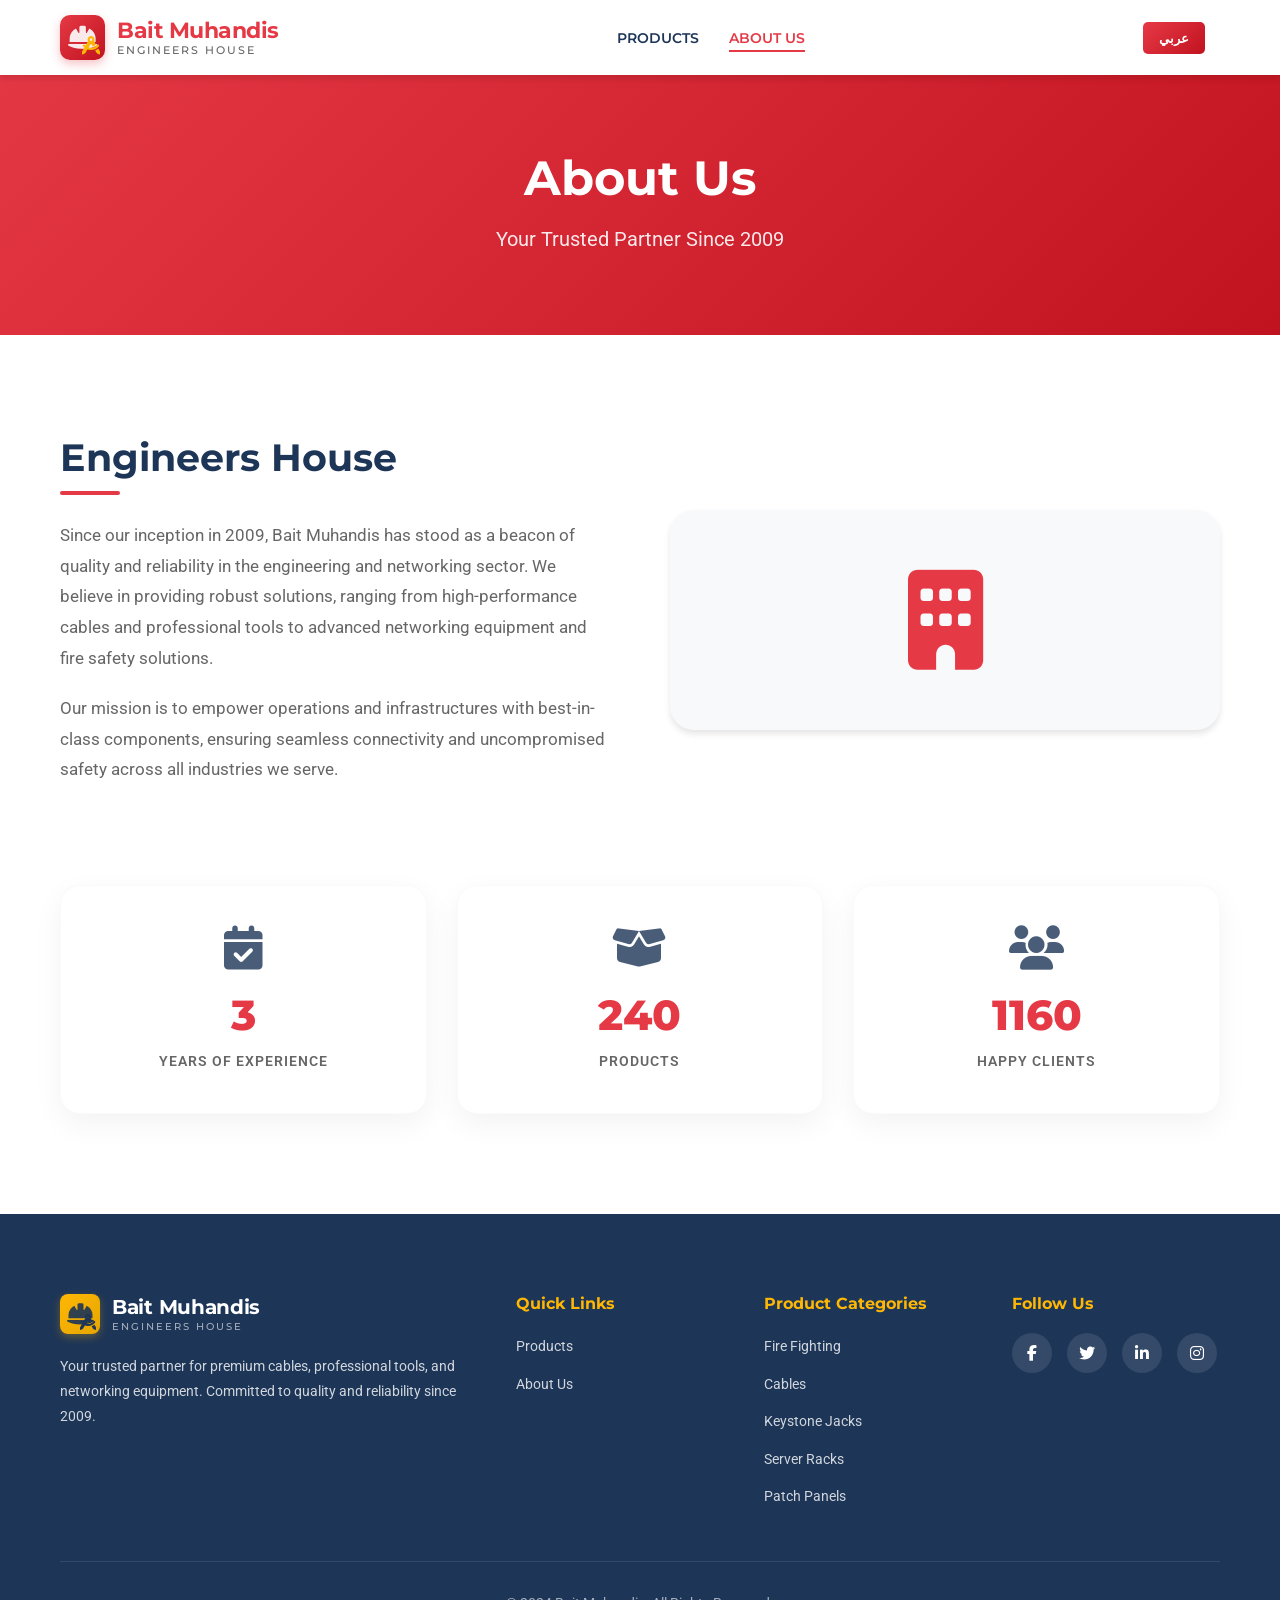
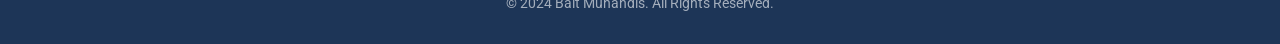
==== about.html @ 8ca5a5b1 "Initial commit - Comprehensive mobile-ready engineering website" ====
<!DOCTYPE html>
<html lang="en">
<head>
    <meta charset="UTF-8">
    <meta name="viewport" content="width=device-width, initial-scale=1.0">
    <meta name="description" content="Learn about Bait Muhandis (Engineers House), your trusted partner since 2009 for premium cables, professional tools, networking equipment, and fire safety systems.">
    <meta name="keywords" content="Bait Muhandis, Engineers House, about Bait Muhandis, engineering equipment company, premium cables supplier, networking tools, fire safety solutions">
    <meta name="author" content="Bait Muhandis">
    <meta property="og:title" content="About Us - Bait Muhandis">
    <meta property="og:description" content="Learn about Bait Muhandis (Engineers House), your trusted partner since 2009 for premium cables, professional tools, networking equipment, and fire safety systems.">
    <meta property="og:type" content="website">
    <meta property="og:site_name" content="Bait Muhandis">
    <meta name="twitter:card" content="summary_large_image">
    <title>About Us - Bait Muhandis</title>
    <link rel="stylesheet" href="css/style.css">
    <link rel="preconnect" href="https://fonts.googleapis.com">
    <link rel="preconnect" href="https://fonts.gstatic.com" crossorigin>
    <link href="https://fonts.googleapis.com/css2?family=Roboto:wght@300;400;500;700&family=Montserrat:wght@400;600;700&display=swap" rel="stylesheet">
    <link rel="stylesheet" href="https://cdnjs.cloudflare.com/ajax/libs/font-awesome/6.4.0/css/all.min.css">
</head>
<body>
    <!-- Header -->
    <header class="header">
        <div class="container">
            <div class="logo">
                <div class="logo-icon">
                    <i class="fas fa-hard-hat"></i>
                    <i class="fas fa-drafting-compass"></i>
                </div>
                <div class="logo-text">
                    <span class="logo-main">Bait Muhandis</span>
                    <span class="logo-tag">Engineers House</span>
                </div>
            </div>
            <nav class="nav" id="navMenu">
                <ul class="nav-list">
                    <li><a href="index.html" class="nav-link" data-en="Products" data-ar="المنتجات">Products</a></li>
                    <li><a href="about.html" class="nav-link active" data-en="About Us" data-ar="من نحن">About Us</a></li>
                </ul>
            </nav>
            <button class="lang-btn" id="langBtn" aria-label="Switch Language">
                <span class="lang-text">عربي</span>
            </button>
            <button class="mobile-menu-btn" id="mobileMenuBtn" aria-label="Toggle menu">
                <i class="fas fa-bars"></i>
            </button>
        </div>
    </header>

    <!-- Page Title -->
    <section class="about-hero">
        <div class="container">
            <h1 data-en="About Us" data-ar="من نحن">About Us</h1>
            <p data-en="Your Trusted Partner Since 2009" data-ar="شريكك الموثوق منذ 2009">Your Trusted Partner Since 2009</p>
        </div>
    </section>

    <!-- About Section -->
    <section class="about-section">
        <div class="container">
            <div class="about-flex-grid">
                <div class="about-content-text scroll-animate">
                    <h2 data-en="Engineers House" data-ar="بيت المهندسين">Engineers House</h2>
                    <p data-en="Since our inception in 2009, Bait Muhandis has stood as a beacon of quality and reliability in the engineering and networking sector. We believe in providing robust solutions, ranging from high-performance cables and professional tools to advanced networking equipment and fire safety solutions." data-ar="منذ تأسيسنا في عام 2009، تقف بيت المهندسين كمنارة للجودة والموثوقية في قطاع الهندسة والشبكات. نؤمن بتوفير حلول قوية، تتراوح من الكابلات عالية الأداء والأدوات المهنية إلى معدات الشبكات المتقدمة وحلول السلامة من الحرائق.">Since our inception in 2009, Bait Muhandis has stood as a beacon of quality and reliability in the engineering and networking sector. We believe in providing robust solutions, ranging from high-performance cables and professional tools to advanced networking equipment and fire safety solutions.</p>
                    <p data-en="Our mission is to empower operations and infrastructures with best-in-class components, ensuring seamless connectivity and uncompromised safety across all industries we serve." data-ar="مهمتنا هي تمكين العمليات والبنى التحتية بمكونات هي الأفضل في فئتها، مما يضمن اتصالا لا تشوبه شائبة وأمانا لا هوادة فيه في جميع الصناعات التي نخدمها.">Our mission is to empower operations and infrastructures with best-in-class components, ensuring seamless connectivity and uncompromised safety across all industries we serve.</p>
                </div>
                <div class="about-hero-image scroll-animate">
                    <i class="fas fa-building"></i>
                </div>
            </div>
            
            <div class="stats-container-grid">
                <div class="stat-card scroll-animate">
                    <i class="fas fa-calendar-check"></i>
                    <h3 class="stat-number" data-target="15">0</h3>
                    <p data-en="Years of Experience" data-ar="سنوات من الخبرة">Years of Experience</p>
                </div>
                <div class="stat-card scroll-animate">
                    <i class="fas fa-box-open"></i>
                    <h3 class="stat-number" data-target="1000">0</h3>
                    <p data-en="Products" data-ar="المنتجات">Products</p>
                </div>
                <div class="stat-card scroll-animate">
                    <i class="fas fa-users"></i>
                    <h3 class="stat-number" data-target="5000">0</h3>
                    <p data-en="Happy Clients" data-ar="عملاء سعداء">Happy Clients</p>
                </div>
            </div>
        </div>
    </section>

    <!-- Footer -->
    <footer class="footer">
        <div class="container">
            <div class="footer-content">
                <div class="footer-about">
                    <div class="footer-logo">
                        <div class="logo-icon">
                            <i class="fas fa-hard-hat"></i>
                            <i class="fas fa-drafting-compass"></i>
                        </div>
                        <div class="logo-text">
                            <span class="logo-main">Bait Muhandis</span>
                            <span class="logo-tag">Engineers House</span>
                        </div>
                    </div>
                    <p data-en="Your trusted partner for premium cables, professional tools, and networking equipment. Committed to quality and reliability since 2009." data-ar="شريكك الموثوق للكابلات الممتازة والأدوات الاحترافية ومعدات الشبكات. ملتزمون بالجودة والموثوقية منذ 2009.">Your trusted partner for premium cables, professional tools, and networking equipment. Committed to quality and reliability since 2009.</p>
                </div>
                <div class="footer-links">
                    <h4 data-en="Quick Links" data-ar="روابط سريعة">Quick Links</h4>
                    <ul>
                        <li><a href="index.html" data-en="Products" data-ar="المنتجات">Products</a></li>
                        <li><a href="about.html" data-en="About Us" data-ar="من نحن">About Us</a></li>
                    </ul>
                </div>
                <div class="footer-products">
                    <h4 data-en="Product Categories" data-ar="فئات المنتجات">Product Categories</h4>
                    <ul>
                        <li><a href="products-fire-solutions.html" data-en="Fire Fighting" data-ar="مكافحة الحرائق">Fire Fighting</a></li>
                        <li><a href="index.html" data-en="Cables" data-ar="الكابلات">Cables</a></li>
                        <li><a href="products-keystone-jacks.html" data-en="Keystone Jacks" data-ar="مقابس كيستون">Keystone Jacks</a></li>
                        
                        <li><a href="products-racks.html" data-en="Server Racks" data-ar="خزائن السيرفر">Server Racks</a></li>
                        <li><a href="products-patch-panels.html" data-en="Patch Panels" data-ar="لوحات التوصيل">Patch Panels</a></li>
                    </ul>
                </div>
                <div class="footer-social">
                    <h4 data-en="Follow Us" data-ar="تابعنا">Follow Us</h4>
                    <div class="social-icons">
                        <a href="#" aria-label="Facebook"><i class="fab fa-facebook-f"></i></a>
                        <a href="#" aria-label="Twitter"><i class="fab fa-twitter"></i></a>
                        <a href="#" aria-label="LinkedIn"><i class="fab fa-linkedin-in"></i></a>
                        <a href="#" aria-label="Instagram"><i class="fab fa-instagram"></i></a>
                    </div>
                </div>
            </div>
            <div class="footer-bottom">
                <p>&copy; 2024 Bait Muhandis. All Rights Reserved.</p>
            </div>
        </div>
    </footer>

    <!-- Back to Top Button -->
    <button class="back-to-top" id="backToTop" aria-label="Back to top">
        <i class="fas fa-arrow-up"></i>
    </button>

    <script src="js/main.js"></script>
</body>
</html>
---- css/style.css ----
/* ========================================
   FireTech Supplies - Main Stylesheet
   ======================================== */

/* CSS Variables */
:root {
    --primary-color: #e63946;
    --primary-dark: #c1121f;
    --secondary-color: #1d3557;
    --accent-color: #ffb703;
    --text-color: #333333;
    --text-light: #666666;
    --bg-light: #f8f9fa;
    --bg-white: #ffffff;
    --border-color: #e0e0e0;
    --shadow: 0 4px 6px rgba(0, 0, 0, 0.1);
    --shadow-lg: 0 10px 25px rgba(0, 0, 0, 0.15);
    --transition: all 0.3s ease;
    --font-primary: 'Montserrat', sans-serif;
    --font-secondary: 'Roboto', sans-serif;
}

/* Reset & Base Styles */
* {
    margin: 0;
    padding: 0;
    box-sizing: border-box;
}

html {
    scroll-behavior: smooth;
}

body {
    font-family: var(--font-secondary);
    line-height: 1.6;
    color: var(--text-color);
    overflow-x: hidden;
}

.container {
    max-width: 1200px;
    margin: 0 auto;
    padding: 0 20px;
}

h1, h2, h3, h4, h5, h6 {
    font-family: var(--font-primary);
    font-weight: 700;
    line-height: 1.2;
}

a {
    text-decoration: none;
    color: inherit;
    transition: var(--transition);
}

ul {
    list-style: none;
}

img {
    max-width: 100%;
    height: auto;
}

/* Button Styles */
.btn {
    display: inline-block;
    padding: 12px 30px;
    border-radius: 5px;
    font-family: var(--font-primary);
    font-weight: 600;
    font-size: 14px;
    text-transform: uppercase;
    letter-spacing: 1px;
    cursor: pointer;
    border: none;
    transition: var(--transition);
}

.btn-primary {
    background: var(--primary-color);
    color: var(--bg-white);
}

.btn-primary:hover {
    background: var(--primary-dark);
    transform: translateY(-2px);
    box-shadow: var(--shadow-lg);
}

.btn-secondary {
    background: transparent;
    color: var(--bg-white);
    border: 2px solid var(--bg-white);
}

.btn-secondary:hover {
    background: var(--bg-white);
    color: var(--primary-color);
}

.btn-full {
    width: 100%;
}

/* ========================================
   Header Styles
   ======================================== */
.header {
    position: fixed;
    top: 0;
    left: 0;
    width: 100%;
    background: var(--bg-white);
    box-shadow: var(--shadow);
    z-index: 1000;
    transition: var(--transition);
}

.header .container {
    display: flex;
    justify-content: space-between;
    align-items: center;
    padding: 15px 20px;
}

.logo {
    display: flex;
    align-items: center;
    gap: 12px;
    font-family: var(--font-primary);
}

.logo-icon {
    position: relative;
    width: 45px;
    height: 45px;
    background: linear-gradient(135deg, var(--primary-color) 0%, var(--primary-dark) 100%);
    border-radius: 10px;
    display: flex;
    align-items: center;
    justify-content: center;
    box-shadow: 0 4px 10px rgba(230, 57, 70, 0.3);
}

.logo-icon i {
    position: absolute;
    color: var(--bg-white);
    font-size: 22px;
}

.logo-icon i:first-child {
    font-size: 26px;
    opacity: 0.9;
}

.logo-icon i:last-child {
    font-size: 18px;
    bottom: 5px;
    right: 5px;
    color: var(--accent-color);
}

.logo-text {
    display: flex;
    flex-direction: column;
    line-height: 1.2;
}

.logo-main {
    font-size: 22px;
    font-weight: 700;
    color: var(--primary-color);
    letter-spacing: -0.5px;
}

.logo-tag {
    font-size: 11px;
    font-weight: 500;
    color: var(--text-light);
    text-transform: uppercase;
    letter-spacing: 2px;
}

.nav-list {
    display: flex;
    gap: 30px;
}

.nav-link {
    font-family: var(--font-primary);
    font-weight: 600;
    font-size: 14px;
    text-transform: uppercase;
    color: var(--secondary-color);
    position: relative;
    padding: 5px 0;
}

.nav-link::after {
    content: '';
    position: absolute;
    bottom: 0;
    left: 0;
    width: 0;
    height: 2px;
    background: var(--primary-color);
    transition: var(--transition);
}

.nav-link:hover::after,
.nav-link.active::after {
    width: 100%;
}

.nav-link:hover,
.nav-link.active {
    color: var(--primary-color);
}

.lang-btn {
    display: flex;
    align-items: center;
    justify-content: center;
    padding: 8px 16px;
    background: linear-gradient(135deg, var(--primary-color) 0%, var(--primary-dark) 100%);
    color: var(--bg-white);
    border: none;
    border-radius: 5px;
    font-family: var(--font-primary);
    font-weight: 600;
    font-size: 13px;
    cursor: pointer;
    transition: var(--transition);
    margin-right: 15px;
}

.lang-btn:hover {
    transform: translateY(-2px);
    box-shadow: var(--shadow-lg);
}

.mobile-menu-btn {
    display: none;
    background: none;
    border: none;
    font-size: 24px;
    color: var(--secondary-color);
    cursor: pointer;
}

/* ========================================
   Hero Section
   ======================================== */
.hero {
    position: relative;
    min-height: 100vh;
    display: flex;
    align-items: center;
    justify-content: center;
    background: linear-gradient(135deg, var(--secondary-color) 0%, #0d1b2a 100%);
    padding: 120px 20px 80px;
}

.hero-overlay {
    position: absolute;
    top: 0;
    left: 0;
    width: 100%;
    height: 100%;
    background: url('data:image/svg+xml,<svg xmlns="http://www.w3.org/2000/svg" viewBox="0 0 100 100"><circle cx="50" cy="50" r="1" fill="rgba(255,255,255,0.1)"/></svg>');
    background-size: 50px 50px;
    opacity: 0.5;
}

.hero-content {
    position: relative;
    z-index: 1;
    text-align: center;
    max-width: 900px;
}

.hero-content h1 {
    font-size: 48px;
    color: var(--bg-white);
    margin-bottom: 20px;
}

.hero-content .highlight {
    color: var(--accent-color);
}

.hero-content p {
    font-size: 18px;
    color: rgba(255, 255, 255, 0.8);
    margin-bottom: 40px;
    max-width: 700px;
    margin-left: auto;
    margin-right: auto;
}

.hero-buttons {
    display: flex;
    gap: 20px;
    justify-content: center;
    flex-wrap: wrap;
}

.hero-scroll {
    position: absolute;
    bottom: 30px;
    left: 50%;
    transform: translateX(-50%);
    color: var(--bg-white);
    font-size: 24px;
    animation: bounce 2s infinite;
}

@keyframes bounce {
    0%, 20%, 50%, 80%, 100% {
        transform: translateX(-50%) translateY(0);
    }
    40% {
        transform: translateX(-50%) translateY(-10px);
    }
    60% {
        transform: translateX(-50%) translateY(-5px);
    }
}

/* ========================================
   Features Section
   ======================================== */
.features {
    padding: 80px 20px;
    background: var(--bg-light);
}

.features-grid {
    display: grid;
    grid-template-columns: repeat(4, 1fr);
    gap: 30px;
}

.feature-card {
    background: var(--bg-white);
    padding: 40px 30px;
    border-radius: 10px;
    text-align: center;
    box-shadow: var(--shadow);
    transition: var(--transition);
}

.feature-card:hover {
    transform: translateY(-10px);
    box-shadow: var(--shadow-lg);
}

.feature-card i {
    font-size: 48px;
    color: var(--primary-color);
    margin-bottom: 20px;
}

.feature-card h3 {
    font-size: 20px;
    margin-bottom: 15px;
    color: var(--secondary-color);
}

.feature-card p {
    font-size: 14px;
    color: var(--text-light);
}

/* ========================================
   Products Section
   ======================================== */
.products {
    padding: 100px 20px;
}

.section-header {
    text-align: center;
    margin-bottom: 60px;
}

.section-header h2 {
    font-size: 36px;
    color: var(--secondary-color);
    margin-bottom: 15px;
    position: relative;
    display: inline-block;
}

.section-header h2::after {
    content: '';
    position: absolute;
    bottom: -10px;
    left: 50%;
    transform: translateX(-50%);
    width: 80px;
    height: 3px;
    background: var(--primary-color);
}

.section-header p {
    font-size: 16px;
    color: var(--text-light);
    max-width: 600px;
    margin: 20px auto 0;
}

.product-category {
    margin-bottom: 80px;
}

.product-category:last-child {
    margin-bottom: 0;
}

.category-header {
    display: flex;
    align-items: center;
    gap: 15px;
    margin-bottom: 40px;
    padding-bottom: 20px;
    border-bottom: 2px solid var(--border-color);
}

.category-header i {
    font-size: 36px;
    color: var(--primary-color);
}

.category-header h3 {
    font-size: 28px;
    color: var(--secondary-color);
}

.product-grid {
    display: grid;
    grid-template-columns: repeat(4, 1fr);
    gap: 30px;
}

.category-footer {
    text-align: center;
    margin-top: 40px;
}

.btn-view-all {
    min-width: 200px;
    padding: 14px 40px;
}

.product-card {
    background: var(--bg-white);
    border-radius: 10px;
    overflow: hidden;
    box-shadow: var(--shadow);
    transition: var(--transition);
    display: block;
    color: inherit;
    text-decoration: none;
}

.product-card:hover {
    transform: translateY(-5px);
    box-shadow: var(--shadow-lg);
}

.product-grid .product-card h4 {
    color: var(--secondary-color);
    transition: var(--transition);
}

.product-grid .product-card:hover h4 {
    color: var(--primary-color);
}

.product-image {
    height: 180px;
    background: linear-gradient(135deg, var(--secondary-color) 0%, #0d1b2a 100%);
    display: flex;
    align-items: center;
    justify-content: center;
    overflow: hidden;
}

.product-image img {
    width: 100%;
    height: 100%;
    object-fit: cover;
    transition: var(--transition);
}

.product-card:hover .product-image img {
    transform: scale(1.05);
}

.product-image i {
    font-size: 64px;
    color: var(--accent-color);
}

.product-card h4 {
    font-size: 18px;
    padding: 20px 20px 10px;
    color: var(--secondary-color);
}

/* White Background Cards (Ethernet) */
.product-card-white .product-image {
    background: var(--bg-white) !important;
    padding: 10px;
}

.product-card-white .product-image img {
    object-fit: contain !important;
}

.product-card p {
    font-size: 14px;
    color: var(--text-light);
    padding: 0 20px 15px;
}

.product-features {
    padding: 0 20px 20px;
}

.product-features li {
    display: flex;
    align-items: center;
    gap: 8px;
    font-size: 13px;
    color: var(--text-color);
    margin-top: 8px;
}

.product-features i {
    color: var(--primary-color);
    font-size: 12px;
}

/* ========================================
   About Us Page Styles
   ======================================== */
.about-hero {
    padding: 150px 20px 80px;
    text-align: center;
    background: linear-gradient(135deg, var(--primary-color) 0%, var(--primary-dark) 100%);
    color: white;
}

.about-hero h1 {
    font-size: 48px;
    margin-bottom: 15px;
}

.about-hero p {
    font-size: 20px;
    opacity: 0.9;
}

.about-section {
    padding: 100px 20px;
    background: var(--bg-white);
}

.about-flex-grid {
    display: grid;
    grid-template-columns: 1fr 1fr;
    gap: 60px;
    align-items: center;
    margin-bottom: 80px;
}

.about-content-text h2 {
    font-size: 38px;
    color: var(--secondary-color);
    margin-bottom: 25px;
    position: relative;
    padding-bottom: 15px;
}

.about-content-text h2::after {
    content: '';
    position: absolute;
    bottom: 0;
    left: 0;
    width: 60px;
    height: 4px;
    background: var(--primary-color);
    border-radius: 2px;
}

.about-content-text p {
    font-size: 17px;
    line-height: 1.8;
    color: var(--text-light);
    margin-bottom: 20px;
}

.about-hero-image {
    background: var(--bg-light);
    border-radius: 24px;
    padding: 60px;
    text-align: center;
    box-shadow: var(--shadow);
    transition: var(--transition);
}

.about-hero-image:hover {
    transform: translateY(-10px);
    box-shadow: var(--shadow-lg);
}

.about-hero-image i {
    font-size: 100px;
    color: var(--primary-color);
}

.stats-container-grid {
    display: grid;
    grid-template-columns: repeat(3, 1fr);
    gap: 30px;
    text-align: center;
}

.stat-card {
    background: var(--bg-white);
    padding: 40px 30px;
    border-radius: 20px;
    box-shadow: 0 10px 30px rgba(0,0,0,0.05);
    transition: var(--transition);
    border: 1px solid rgba(0,0,0,0.02);
}

.stat-card:hover {
    transform: translateY(-5px);
    box-shadow: 0 15px 45px rgba(0,0,0,0.1);
}

.stat-card i {
    font-size: 44px;
    color: var(--secondary-color);
    margin-bottom: 20px;
    opacity: 0.8;
}

.stat-card h3 {
    font-size: 42px;
    font-weight: 800;
    color: var(--primary-color);
    margin-bottom: 10px;
}

.stat-card p {
    font-size: 14px;
    font-weight: 600;
    color: var(--text-light);
    text-transform: uppercase;
    letter-spacing: 1px;
}

@media (max-width: 992px) {
    .about-flex-grid {
        grid-template-columns: 1fr;
        gap: 40px;
    }
    
    .about-hero-image {
        order: -1;
    }
}

@media (max-width: 768px) {
    .about-hero {
        padding: 120px 20px 60px;
    }
    
    .about-hero h1 {
        font-size: 36px;
    }
    
    .stats-container-grid {
        grid-template-columns: 1fr;
    }
    
    .about-section {
        padding: 60px 20px;
    }
}

/* ========================================
   Services Section
   ======================================== */
.services {
    padding: 100px 20px;
}

.services-grid {
    display: grid;
    grid-template-columns: repeat(4, 1fr);
    gap: 30px;
}

.service-card {
    background: var(--bg-white);
    padding: 40px 30px;
    border-radius: 10px;
    text-align: center;
    box-shadow: var(--shadow);
    transition: var(--transition);
    border: 2px solid transparent;
}

.service-card:hover {
    border-color: var(--primary-color);
    transform: translateY(-5px);
    box-shadow: var(--shadow-lg);
}

.service-icon {
    width: 80px;
    height: 80px;
    margin: 0 auto 25px;
    background: linear-gradient(135deg, var(--primary-color) 0%, var(--primary-dark) 100%);
    border-radius: 50%;
    display: flex;
    align-items: center;
    justify-content: center;
}

.service-icon i {
    font-size: 32px;
    color: var(--bg-white);
}

.service-card h3 {
    font-size: 20px;
    color: var(--secondary-color);
    margin-bottom: 15px;
}

.service-card p {
    font-size: 14px;
    color: var(--text-light);
}

/* ========================================
   Contact Section
   ======================================== */
.contact {
    padding: 100px 20px;
    background: var(--bg-light);
}

.contact-content {
    display: grid;
    grid-template-columns: 1fr 1.5fr;
    gap: 60px;
}

.contact-info {
    display: flex;
    flex-direction: column;
    gap: 30px;
}

.contact-item {
    display: flex;
    gap: 20px;
}

.contact-item i {
    width: 50px;
    height: 50px;
    background: linear-gradient(135deg, var(--primary-color) 0%, var(--primary-dark) 100%);
    border-radius: 50%;
    display: flex;
    align-items: center;
    justify-content: center;
    color: var(--bg-white);
    font-size: 20px;
    flex-shrink: 0;
}

.contact-item h4 {
    font-size: 16px;
    color: var(--secondary-color);
    margin-bottom: 8px;
}

.contact-item p {
    font-size: 14px;
    color: var(--text-light);
}

.contact-form {
    background: var(--bg-white);
    padding: 40px;
    border-radius: 10px;
    box-shadow: var(--shadow);
}

.form-group {
    margin-bottom: 20px;
}

.form-group input,
.form-group select,
.form-group textarea {
    width: 100%;
    padding: 12px 15px;
    border: 2px solid var(--border-color);
    border-radius: 5px;
    font-family: var(--font-secondary);
    font-size: 14px;
    transition: var(--transition);
}

.form-group input:focus,
.form-group select:focus,
.form-group textarea:focus {
    outline: none;
    border-color: var(--primary-color);
}

.form-group textarea {
    resize: vertical;
    min-height: 120px;
}

/* ========================================
   Footer Styles
   ======================================== */
.footer {
    background: var(--secondary-color);
    color: var(--bg-white);
    padding: 80px 20px 30px;
}

.footer-content {
    display: grid;
    grid-template-columns: 2fr 1fr 1fr 1fr;
    gap: 40px;
    margin-bottom: 40px;
}

.footer-logo {
    display: flex;
    align-items: center;
    gap: 12px;
    font-family: var(--font-primary);
    margin-bottom: 20px;
}

.footer-logo .logo-icon {
    width: 40px;
    height: 40px;
    background: linear-gradient(135deg, var(--accent-color) 0%, #e6a600 100%);
    border-radius: 8px;
    display: flex;
    align-items: center;
    justify-content: center;
    box-shadow: 0 3px 8px rgba(255, 183, 3, 0.3);
}

.footer-logo .logo-icon i {
    position: absolute;
    color: var(--secondary-color);
    font-size: 20px;
}

.footer-logo .logo-icon i:first-child {
    font-size: 24px;
    opacity: 0.9;
}

.footer-logo .logo-icon i:last-child {
    font-size: 16px;
    bottom: 4px;
    right: 4px;
    color: var(--secondary-color);
}

.footer-logo .logo-text {
    display: flex;
    flex-direction: column;
    line-height: 1.3;
}

.footer-logo .logo-main {
    font-size: 20px;
    font-weight: 700;
    color: var(--bg-white);
    letter-spacing: -0.3px;
}

.footer-logo .logo-tag {
    font-size: 10px;
    font-weight: 500;
    color: rgba(255, 255, 255, 0.6);
    text-transform: uppercase;
    letter-spacing: 2px;
}

.footer-about p {
    font-size: 14px;
    opacity: 0.8;
    line-height: 1.8;
}

.footer h4 {
    font-size: 16px;
    margin-bottom: 20px;
    color: var(--accent-color);
}

.footer ul li {
    margin-bottom: 12px;
}

.footer ul li a {
    font-size: 14px;
    opacity: 0.8;
    transition: var(--transition);
}

.footer ul li a:hover {
    opacity: 1;
    padding-left: 5px;
}

.social-icons {
    display: flex;
    gap: 15px;
}

.social-icons a {
    width: 40px;
    height: 40px;
    background: rgba(255, 255, 255, 0.1);
    border-radius: 50%;
    display: flex;
    align-items: center;
    justify-content: center;
    transition: var(--transition);
}

.social-icons a:hover {
    background: var(--primary-color);
    transform: translateY(-3px);
}

.footer-bottom {
    text-align: center;
    padding-top: 30px;
    border-top: 1px solid rgba(255, 255, 255, 0.1);
}

.footer-bottom p {
    font-size: 14px;
    opacity: 0.6;
}

/* ========================================
   Back to Top Button
   ======================================== */
.back-to-top {
    position: fixed;
    bottom: 30px;
    right: 30px;
    width: 50px;
    height: 50px;
    background: var(--primary-color);
    color: var(--bg-white);
    border: none;
    border-radius: 50%;
    cursor: pointer;
    font-size: 18px;
    box-shadow: var(--shadow-lg);
    opacity: 0;
    visibility: hidden;
    transition: var(--transition);
    z-index: 999;
}

.back-to-top.active {
    opacity: 1;
    visibility: visible;
}

.back-to-top:hover {
    background: var(--primary-dark);
    transform: translateY(-5px);
}

/* ========================================
   Responsive Styles
   ======================================== */
@media (max-width: 1024px) {
    .features-grid,
    .services-grid {
        grid-template-columns: repeat(2, 1fr);
    }

    .product-grid {
        grid-template-columns: repeat(2, 1fr);
    }

    .about-stats {
        grid-template-columns: repeat(2, 1fr);
    }

    .footer-content {
        grid-template-columns: repeat(2, 1fr);
    }
}

@media (max-width: 768px) {
    .mobile-menu-btn {
        display: block;
    }

    .nav {
        position: fixed;
        top: 70px;
        left: -100%;
        width: 100%;
        background: var(--bg-white);
        padding: 20px;
        box-shadow: var(--shadow);
        transition: var(--transition);
    }

    .nav.active {
        left: 0;
    }

    .nav-list {
        flex-direction: column;
        gap: 15px;
    }

    .nav-link {
        display: block;
        padding: 10px 0;
    }

    .hero-content h1 {
        font-size: 32px;
    }

    .hero-content p {
        font-size: 16px;
    }

    .hero-buttons {
        flex-direction: column;
        align-items: center;
    }

    .hero-buttons .btn {
        width: 100%;
        max-width: 250px;
    }

    .features-grid,
    .services-grid,
    .product-grid {
        grid-template-columns: 1fr;
    }

    .about-content {
        grid-template-columns: 1fr;
    }

    .about-image {
        order: -1;
    }

    .about-image .image-placeholder {
        height: 250px;
    }

    .about-stats {
        grid-template-columns: repeat(2, 1fr);
    }

    .contact-content {
        grid-template-columns: 1fr;
    }

    .footer-content {
        grid-template-columns: 1fr;
        text-align: center;
    }

    .footer-logo {
        justify-content: center;
    }

    .social-icons {
        justify-content: center;
    }
}

@media (max-width: 480px) {
    .container {
        padding: 0 15px;
    }

    .header .container {
        padding: 12px 15px;
    }

    .logo span {
        font-size: 18px;
    }

    .hero {
        padding: 100px 15px 60px;
    }

    .hero-content h1 {
        font-size: 26px;
    }

    .section-header h2 {
        font-size: 28px;
    }

    .category-header h3 {
        font-size: 22px;
    }

    .stat-number {
        font-size: 28px;
    }

    .contact-form {
        padding: 25px;
    }

    .back-to-top {
        bottom: 20px;
        right: 20px;
        width: 45px;
        height: 45px;
    }
}

/* ========================================
   Animations
   ======================================== */
@keyframes fadeInUp {
    from {
        opacity: 0;
        transform: translateY(30px);
    }
    to {
        opacity: 1;
        transform: translateY(0);
    }
}

.animate-fadeInUp {
    animation: fadeInUp 0.6s ease forwards;
}

/* Scroll animation classes */
.scroll-animate {
    opacity: 0;
    transform: translateY(30px);
    transition: all 0.6s ease;
}

.scroll-animate.active {
    opacity: 1;
    transform: translateY(0);
}

/* ========================================
   RTL (Arabic) Support
   ======================================== */
body.rtl {
    direction: rtl;
    text-align: right;
}

body.rtl .header .container {
    flex-direction: row-reverse;
}

body.rtl .logo {
    margin-right: auto;
    margin-left: 0;
}

body.rtl .nav-list {
    margin-left: 0;
    margin-right: 20px;
}

body.rtl .nav-list li {
    margin-left: 0;
    margin-right: 15px;
}

body.rtl .lang-btn {
    margin-left: 10px;
    margin-right: 0;
}

body.rtl .mobile-menu-btn {
    margin-left: 0;
    margin-right: 10px;
}

body.rtl .hero-content {
    text-align: right;
}

body.rtl .hero-buttons {
    justify-content: flex-start;
}

body.rtl .features-grid,
body.rtl .services-grid {
    direction: rtl;
}

body.rtl .about-content {
    direction: rtl;
}

body.rtl .about-text {
    text-align: right;
}

body.rtl .about-stats {
    direction: rtl;
}

body.rtl .stat {
    text-align: center;
}

body.rtl .contact-content {
    direction: rtl;
}

body.rtl .contact-item {
    text-align: right;
}

body.rtl .contact-item i {
    margin-right: 0;
    margin-left: 15px;
}

body.rtl .form-group input,
body.rtl .form-group textarea,
body.rtl .form-group select {
    text-align: right;
    direction: rtl;
}

body.rtl .form-group input::placeholder,
body.rtl .form-group textarea::placeholder {
    text-align: right;
}

body.rtl .footer-content {
    direction: rtl;
}

body.rtl .footer-links ul,
body.rtl .footer-products ul {
    padding-right: 0;
    padding-left: 0;
}

body.rtl .footer-social .social-icons {
    justify-content: flex-start;
}

body.rtl .back-to-top {
    left: 30px;
    right: auto;
}

body.rtl .product-grid {
    direction: rtl;
}

body.rtl .product-card {
    text-align: right;
}

body.rtl .product-features {
    padding-right: 0;
    padding-left: 0;
}

body.rtl .product-features li i {
    margin-right: 0;
    margin-left: 8px;
}

body.rtl .category-header {
    text-align: right;
}

body.rtl .category-header i {
    margin-right: 0;
    margin-left: 15px;
}

body.rtl .section-header {
    text-align: center;
}

body.rtl .service-card {
    text-align: right;
}

body.rtl .service-icon {
    margin-right: 0;
    margin-left: auto;
}

body.rtl .btn {
    text-align: center;
}

/* RTL Mobile adjustments */
@media (max-width: 768px) {
    body.rtl .nav-menu.active {
        left: auto;
        right: 0;
        border-left: 1px solid rgba(255, 255, 255, 0.1);
        border-right: none;
    }
    
    body.rtl .nav-list {
        margin-right: 0;
    }
    
    body.rtl .nav-list li {
        margin-right: 0;
    }
}

/* ========================================
   Additional Responsiveness Fixes
   ======================================== */
@media (max-width: 480px) {
    .logo-main {
        font-size: 18px !important;
    }
    .logo-tag {
        font-size: 9px !important;
    }
    .logo-icon {
        width: 36px !important;
        height: 36px !important;
    }
    .logo-icon i {
        font-size: 18px !important;
    }
    .logo-icon i:last-child {
        font-size: 12px !important;
    }
    .lang-btn {
        padding: 6px 10px !important;
        font-size: 11px !important;
        margin-right: 8px !important;
    }
    .header .container {
        padding: 14px 15px !important;
    }
    
    /* About Us Specific Mobile Fixes */
    .about-hero {
        padding: 100px 15px 50px !important;
    }
    .about-hero h1 {
        font-size: 32px !important;
    }
    .about-section {
        padding: 60px 15px !important;
    }
    .about-hero-image {
        padding: 40px 20px !important;
        border-radius: 20px !important;
    }
    .about-hero-image i {
        font-size: 70px !important;
    }
    .stat-card {
        padding: 30px 15px !important;
    }
    .stat-card h3 {
        font-size: 36px !important;
    }
    .footer-content {
        gap: 30px !important;
    }
}

/* Global Overflow Protection */
html, body {
    overflow-x: hidden;
    position: relative;
    width: 100%;
}
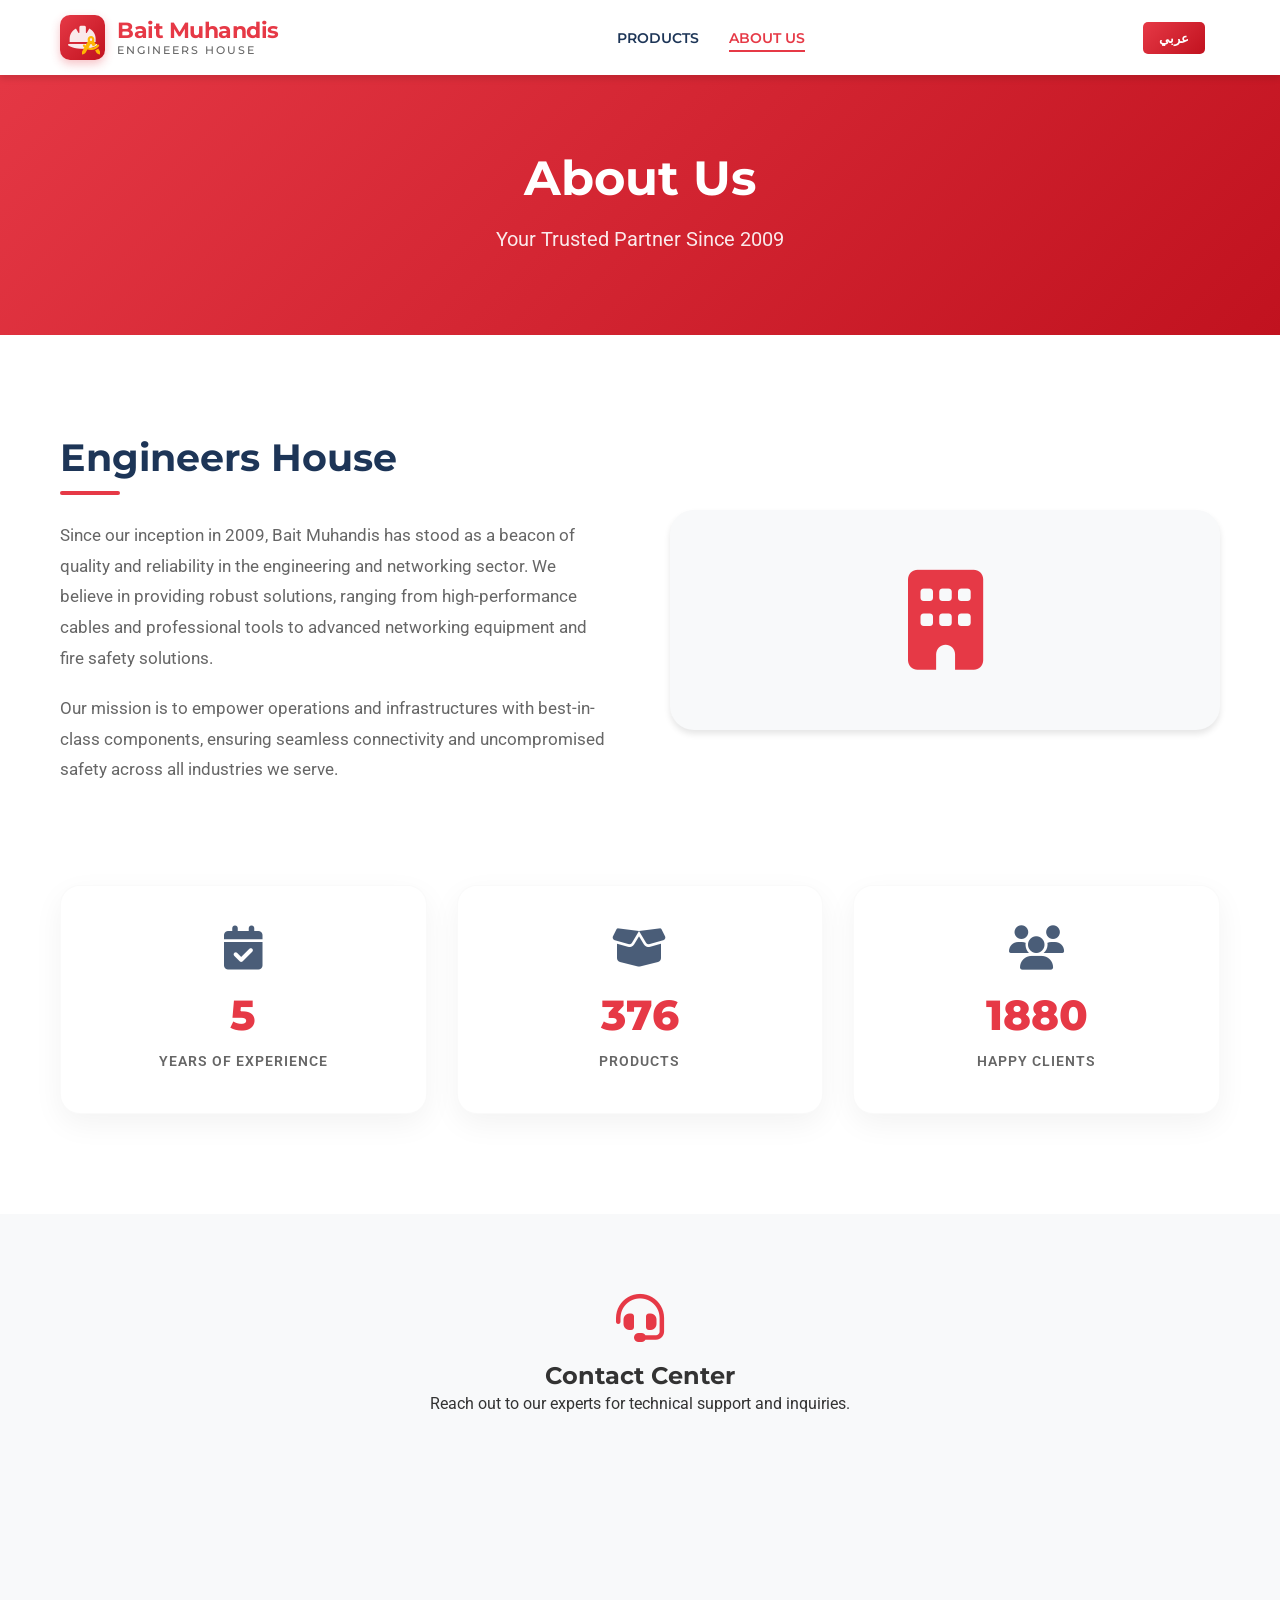
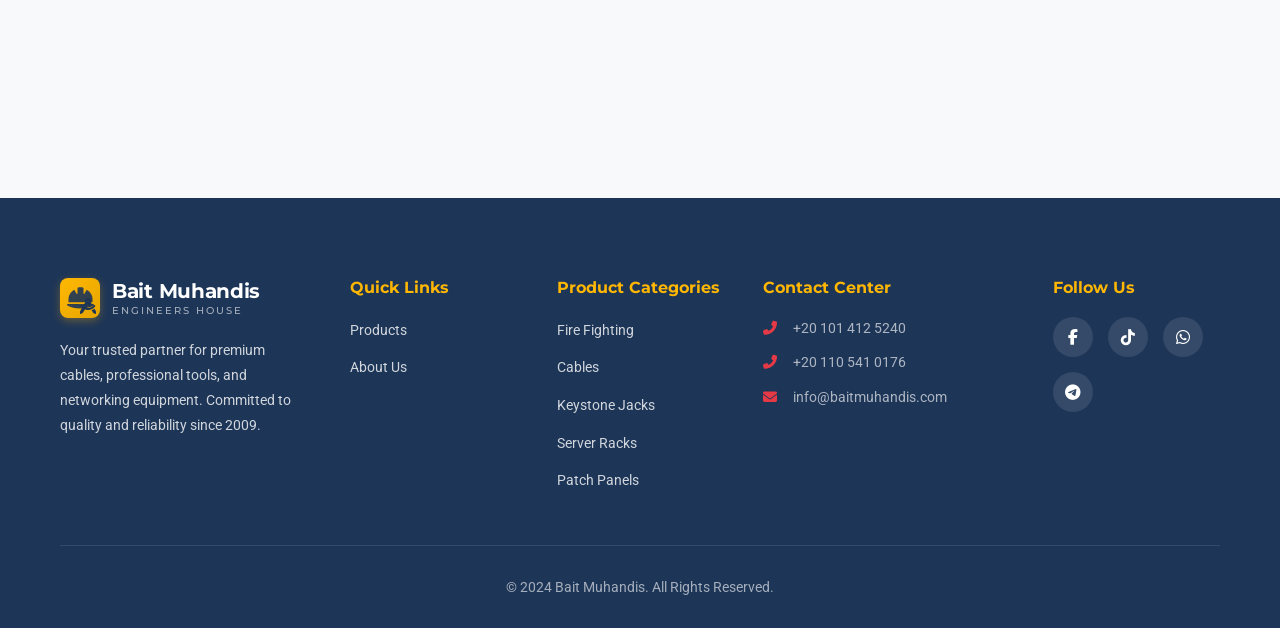
==== commit 0100dcd6: "Add Contact Center section and update footer with phone numbers and social links" ====
--- a/about.html
+++ b/about.html
@@ -89,6 +89,32 @@
         </div>
     </section>
 
+    
+    <!-- Contact Center Section -->
+    <section class="contact-center-section" style="padding: 80px 0; background: var(--bg-light);">
+        <div class="container">
+            <div class="section-title" style="text-align: center; margin-bottom: 50px;">
+                <i class="fas fa-headset" style="font-size: 48px; color: var(--primary-color); margin-bottom: 20px;"></i>
+                <h2 data-en="Contact Center" data-ar="مركز الاتصال">Contact Center</h2>
+                <p data-en="Reach out to our experts for technical support and inquiries." data-ar="تواصل مع خبرائنا للدعم الفني والاستفسارات.">Reach out to our experts for technical support and inquiries.</p>
+            </div>
+            <div class="contact-cards" style="display: grid; grid-template-columns: repeat(auto-fit, minmax(280px, 1fr)); gap: 30px;">
+                <div class="contact-card scroll-animate" style="background: white; padding: 40px; border-radius: 20px; text-align: center; box-shadow: var(--shadow);">
+                    <i class="fas fa-phone-alt" style="font-size: 32px; color: var(--secondary-color); margin-bottom: 20px;"></i>
+                    <h3 style="margin-bottom: 10px;">Phone Support</h3>
+                    <p style="font-size: 18px; font-weight: 600; color: var(--primary-color);">+20 101 412 5240</p>
+                    <p style="font-size: 18px; font-weight: 600; color: var(--primary-color);">+20 110 541 0176</p>
+                </div>
+                <div class="contact-card scroll-animate" style="background: white; padding: 40px; border-radius: 20px; text-align: center; box-shadow: var(--shadow);">
+                    <i class="fab fa-whatsapp" style="font-size: 32px; color: #25D366; margin-bottom: 20px;"></i>
+                    <h3 style="margin-bottom: 10px;">WhatsApp</h3>
+                    <p data-en="Chat with us for quick responses" data-ar="دردش معنا للردود السريعة">Chat with us for quick responses</p>
+                    <a href="https://wa.me/201014125240" class="btn" style="margin-top: 15px; display: inline-block;">Message Now</a>
+                </div>
+            </div>
+        </div>
+    </section>
+
     <!-- Footer -->
     <footer class="footer">
         <div class="container">
@@ -124,13 +150,23 @@
                         <li><a href="products-patch-panels.html" data-en="Patch Panels" data-ar="لوحات التوصيل">Patch Panels</a></li>
                     </ul>
                 </div>
+                
+                <div class="footer-contact">
+                    <h4 data-en="Contact Center" data-ar="مركز الاتصال">Contact Center</h4>
+                    <ul class="contact-list">
+                        <li><i class="fas fa-phone-alt"></i> <a href="tel:+201014125240">+20 101 412 5240</a></li>
+                        <li><i class="fas fa-phone-alt"></i> <a href="tel:+201105410176">+20 110 541 0176</a></li>
+                        <li><i class="fas fa-envelope"></i> <a href="mailto:info@baitmuhandis.com">info@baitmuhandis.com</a></li>
+                    </ul>
+                </div>
                 <div class="footer-social">
                     <h4 data-en="Follow Us" data-ar="تابعنا">Follow Us</h4>
+                    
                     <div class="social-icons">
-                        <a href="#" aria-label="Facebook"><i class="fab fa-facebook-f"></i></a>
-                        <a href="#" aria-label="Twitter"><i class="fab fa-twitter"></i></a>
-                        <a href="#" aria-label="LinkedIn"><i class="fab fa-linkedin-in"></i></a>
-                        <a href="#" aria-label="Instagram"><i class="fab fa-instagram"></i></a>
+                        <a href="https://facebook.com" aria-label="Facebook"><i class="fab fa-facebook-f"></i></a>
+                        <a href="https://tiktok.com" aria-label="TikTok"><i class="fab fa-tiktok"></i></a>
+                        <a href="https://wa.me/201014125240" aria-label="WhatsApp"><i class="fab fa-whatsapp"></i></a>
+                        <a href="https://t.me/BaitMuhandis" aria-label="Telegram"><i class="fab fa-telegram-plane"></i></a>
                     </div>
                 </div>
             </div>
--- a/css/style.css
+++ b/css/style.css
@@ -848,7 +848,7 @@
 
 .footer-content {
     display: grid;
-    grid-template-columns: 2fr 1fr 1fr 1fr;
+    grid-template-columns: 1.5fr 1fr 1fr 1.5fr 1fr;
     gap: 40px;
     margin-bottom: 40px;
 }
@@ -941,6 +941,31 @@
 .social-icons {
     display: flex;
     gap: 15px;
+    flex-wrap: wrap;
+}
+
+.contact-list li {
+    display: flex;
+    align-items: center;
+    gap: 10px;
+    font-size: 14px;
+    color: rgba(255, 255, 255, 0.8);
+    margin-bottom: 15px;
+}
+
+.contact-list li i {
+    color: var(--primary-color);
+    width: 20px;
+}
+
+.contact-list li a {
+    color: inherit;
+    text-decoration: none;
+    transition: var(--transition);
+}
+
+.contact-list li a:hover {
+    color: white;
 }
 
 .social-icons a {
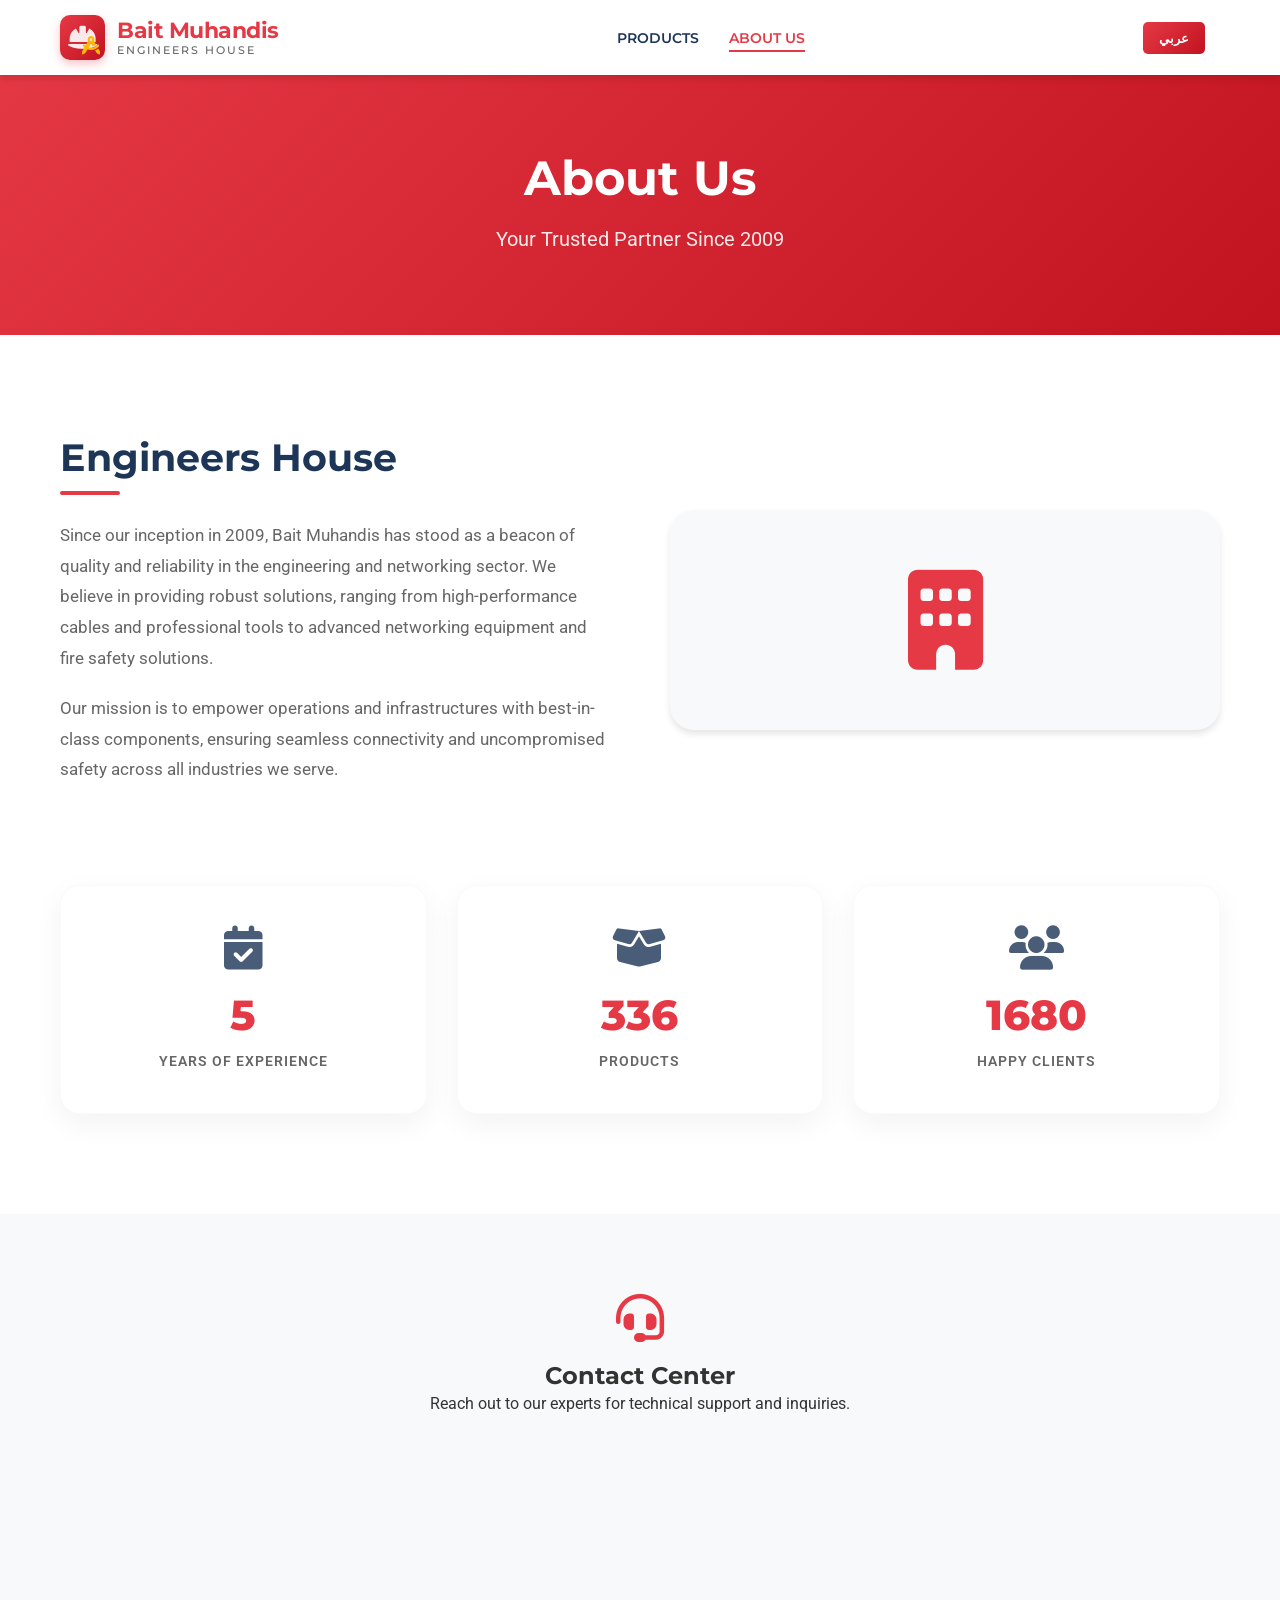
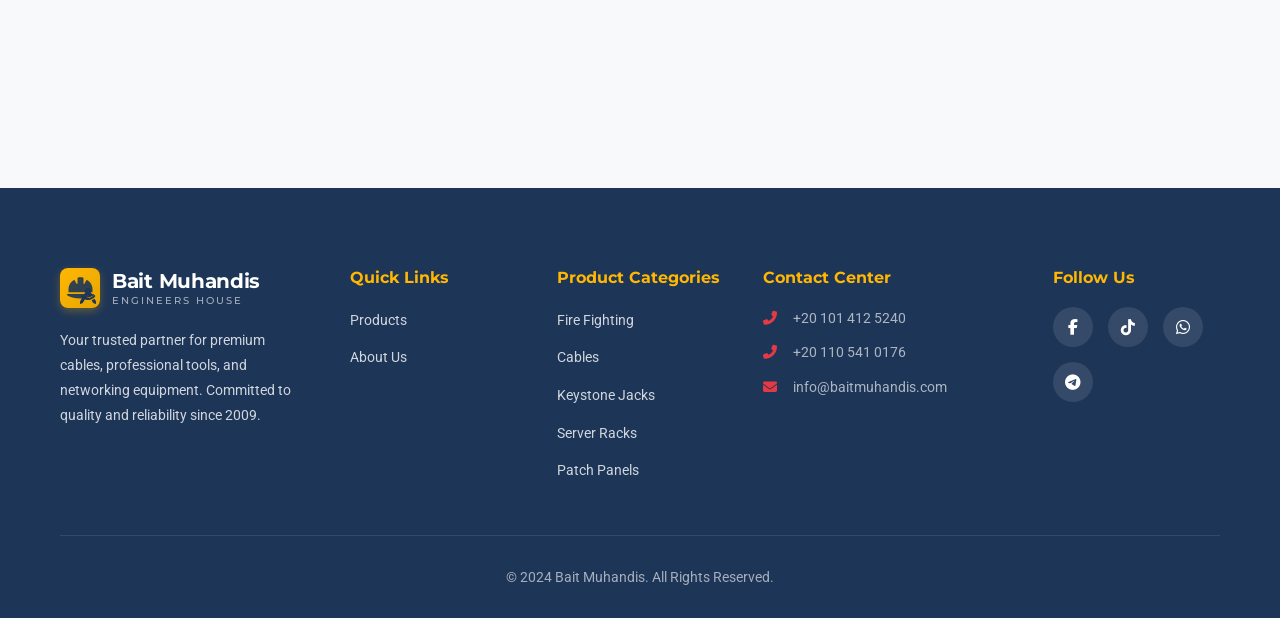
==== commit fdcfd7c8: "Fix Arabic localization: RTL footer layout, modal translations, remove Admin Login link" ====
--- a/about.html
+++ b/about.html
@@ -101,15 +101,15 @@
             <div class="contact-cards" style="display: grid; grid-template-columns: repeat(auto-fit, minmax(280px, 1fr)); gap: 30px;">
                 <div class="contact-card scroll-animate" style="background: white; padding: 40px; border-radius: 20px; text-align: center; box-shadow: var(--shadow);">
                     <i class="fas fa-phone-alt" style="font-size: 32px; color: var(--secondary-color); margin-bottom: 20px;"></i>
-                    <h3 style="margin-bottom: 10px;">Phone Support</h3>
+                    <h3 data-en="Phone Support" data-ar="الدعم الهاتفي">Phone Support</h3>
                     <p style="font-size: 18px; font-weight: 600; color: var(--primary-color);">+20 101 412 5240</p>
                     <p style="font-size: 18px; font-weight: 600; color: var(--primary-color);">+20 110 541 0176</p>
                 </div>
                 <div class="contact-card scroll-animate" style="background: white; padding: 40px; border-radius: 20px; text-align: center; box-shadow: var(--shadow);">
                     <i class="fab fa-whatsapp" style="font-size: 32px; color: #25D366; margin-bottom: 20px;"></i>
-                    <h3 style="margin-bottom: 10px;">WhatsApp</h3>
+                    <h3 data-en="WhatsApp" data-ar="واتساب">WhatsApp</h3>
                     <p data-en="Chat with us for quick responses" data-ar="دردش معنا للردود السريعة">Chat with us for quick responses</p>
-                    <a href="https://wa.me/201014125240" class="btn" style="margin-top: 15px; display: inline-block;">Message Now</a>
+                    <a href="https://wa.me/201014125240" class="btn" style="margin-top: 15px; display: inline-block;" data-en="Message Now" data-ar="أرسل رسالة الآن">Message Now</a>
                 </div>
             </div>
         </div>
--- a/css/style.css
+++ b/css/style.css
@@ -1,4 +1,4 @@
-/* ========================================
+﻿/* ========================================
    FireTech Supplies - Main Stylesheet
    ======================================== */
 
@@ -1313,6 +1313,21 @@
     padding-left: 0;
 }
 
+body.rtl .footer ul li a:hover {
+    padding-left: 0;
+    padding-right: 5px;
+}
+
+body.rtl .contact-list li {
+    flex-direction: row-reverse;
+    justify-content: flex-end;
+}
+
+body.rtl .contact-list li a {
+    direction: ltr;
+    unicode-bidi: isolate;
+}
+
 body.rtl .footer-social .social-icons {
     justify-content: flex-start;
 }
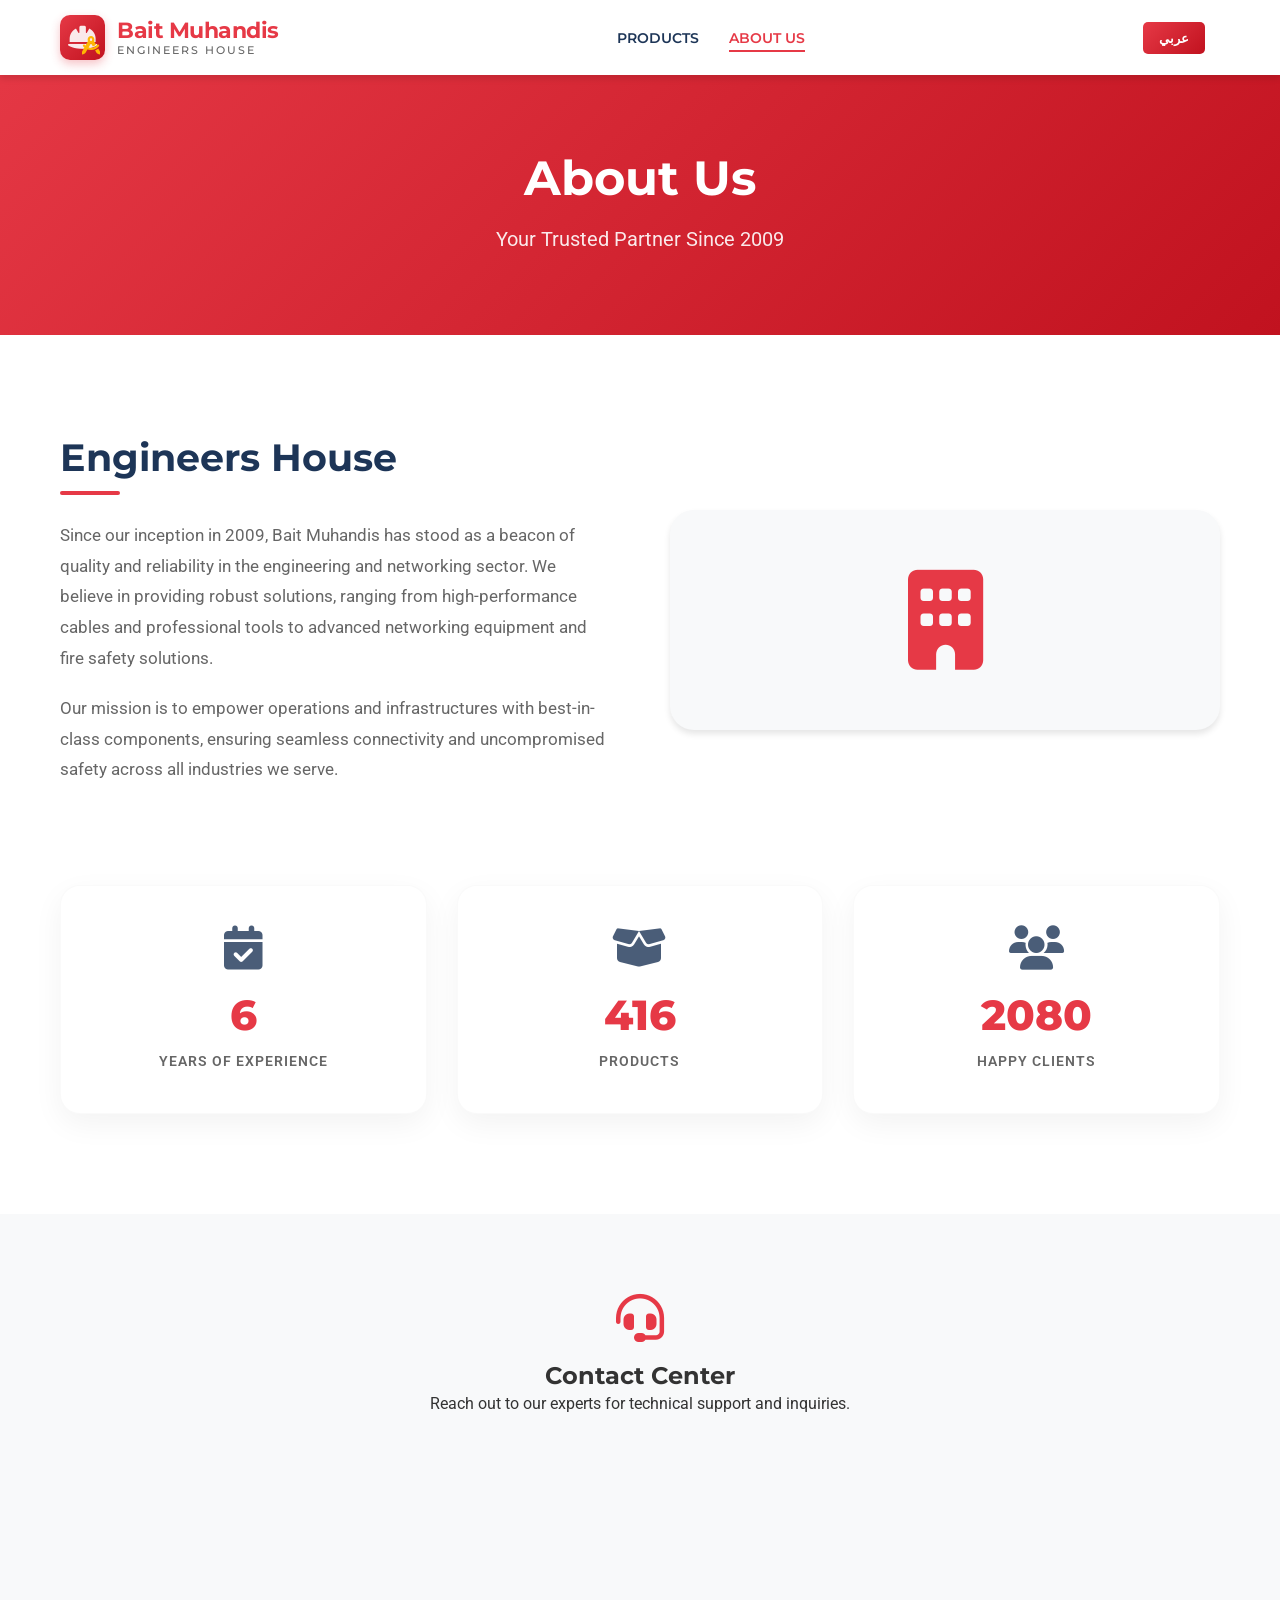
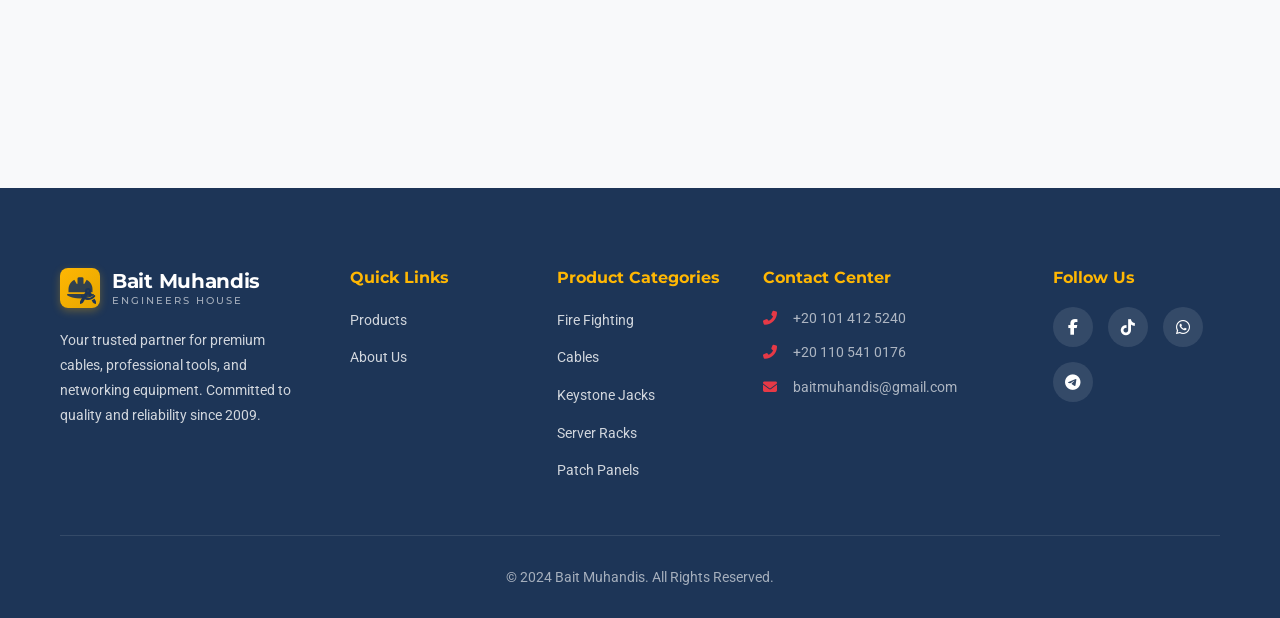
==== commit 12cd96bf: "Update contact email to baitmuhandis@gmail.com across all pages" ====
--- a/about.html
+++ b/about.html
@@ -1,4 +1,4 @@
-<!DOCTYPE html>
+﻿<!DOCTYPE html>
 <html lang="en">
 <head>
     <meta charset="UTF-8">
@@ -156,7 +156,7 @@
                     <ul class="contact-list">
                         <li><i class="fas fa-phone-alt"></i> <a href="tel:+201014125240">+20 101 412 5240</a></li>
                         <li><i class="fas fa-phone-alt"></i> <a href="tel:+201105410176">+20 110 541 0176</a></li>
-                        <li><i class="fas fa-envelope"></i> <a href="mailto:info@baitmuhandis.com">info@baitmuhandis.com</a></li>
+                        <li><i class="fas fa-envelope"></i> <a href="mailto:baitmuhandis@gmail.com">baitmuhandis@gmail.com</a></li>
                     </ul>
                 </div>
                 <div class="footer-social">
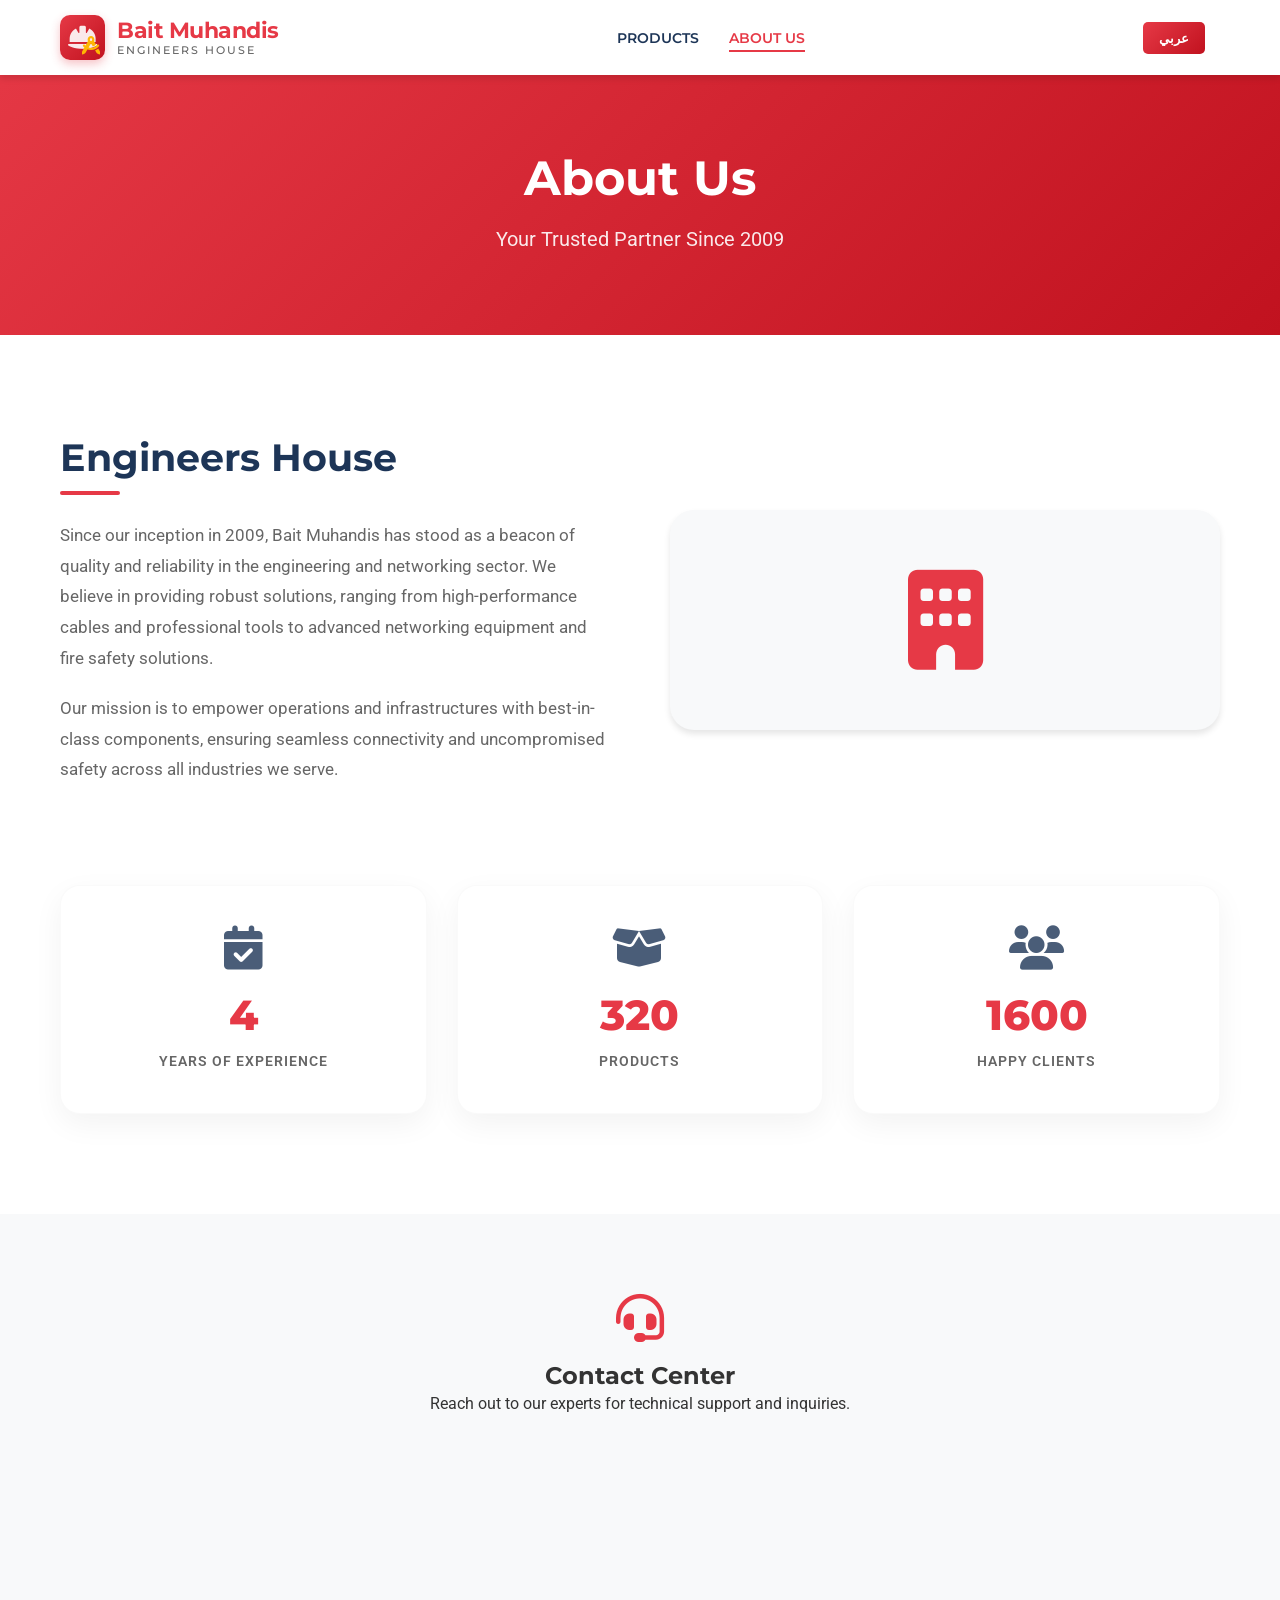
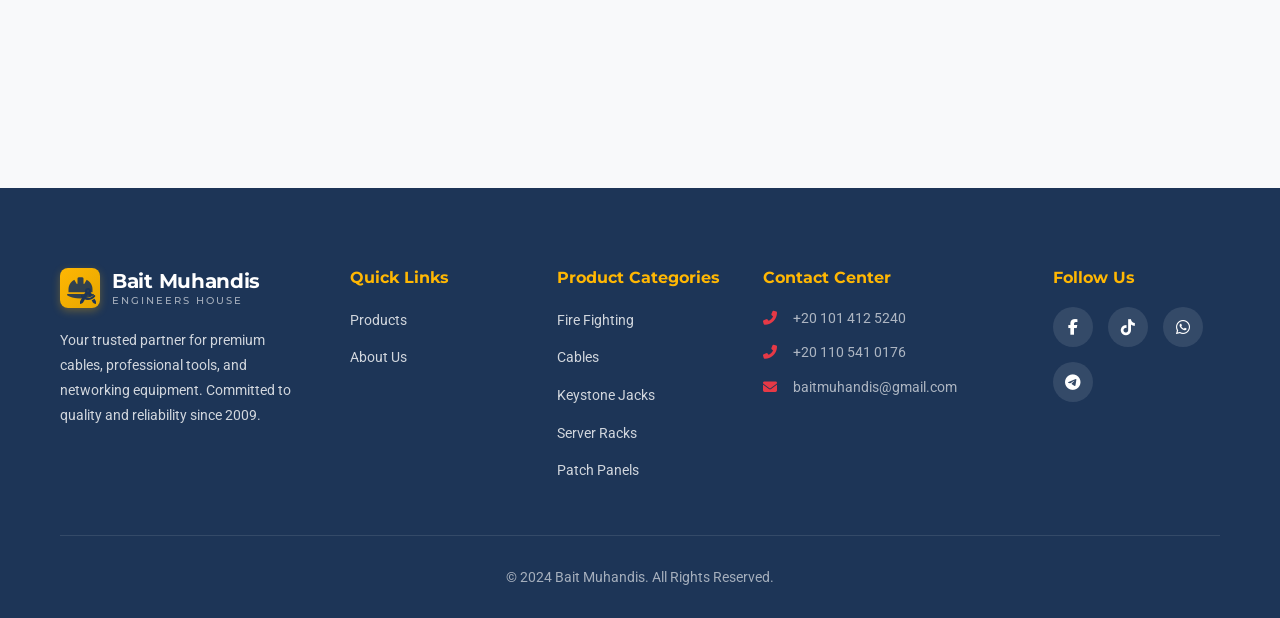
==== commit b13ce3e3: "Add new logo as site favicon across all pages" ====
--- a/about.html
+++ b/about.html
@@ -17,6 +17,7 @@
     <link rel="preconnect" href="https://fonts.gstatic.com" crossorigin>
     <link href="https://fonts.googleapis.com/css2?family=Roboto:wght@300;400;500;700&family=Montserrat:wght@400;600;700&display=swap" rel="stylesheet">
     <link rel="stylesheet" href="https://cdnjs.cloudflare.com/ajax/libs/font-awesome/6.4.0/css/all.min.css">
+    <link rel="icon" href="images/favicon.jpg" type="image/jpeg">
 </head>
 <body>
     <!-- Header -->
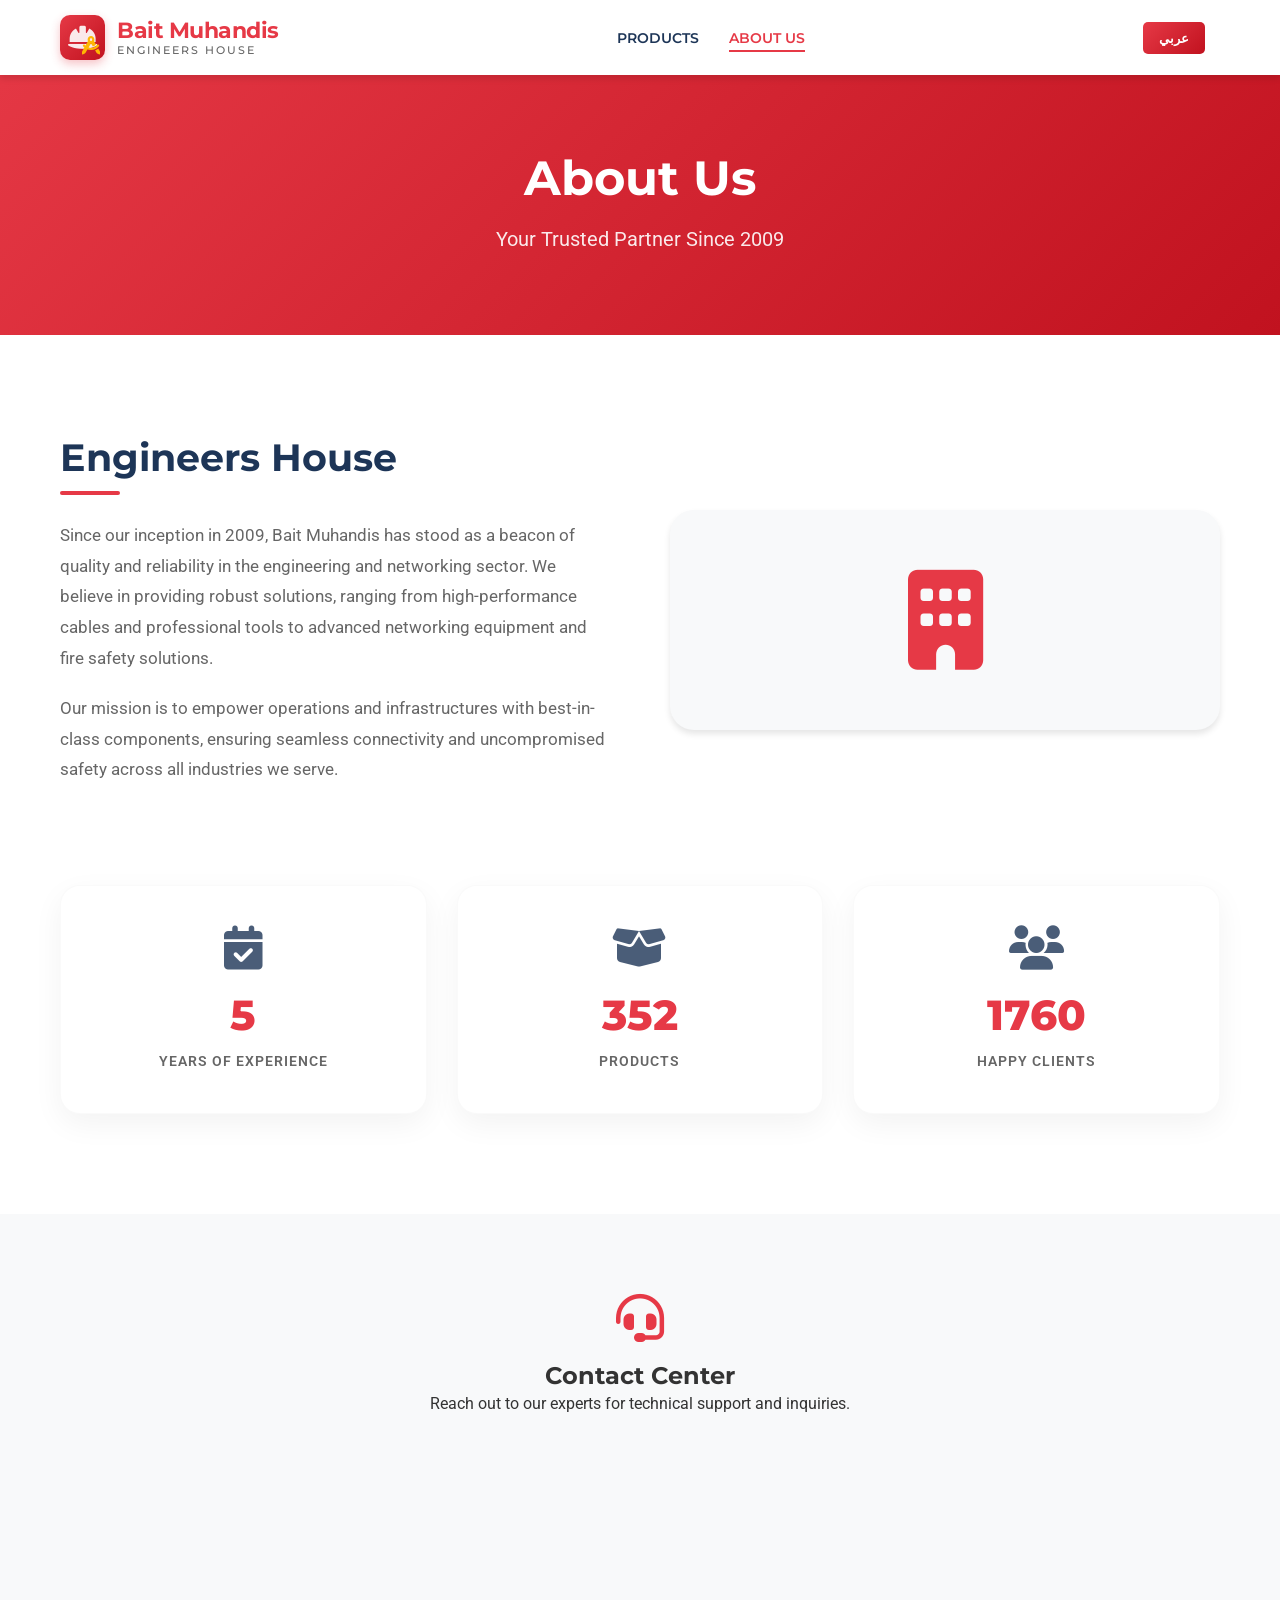
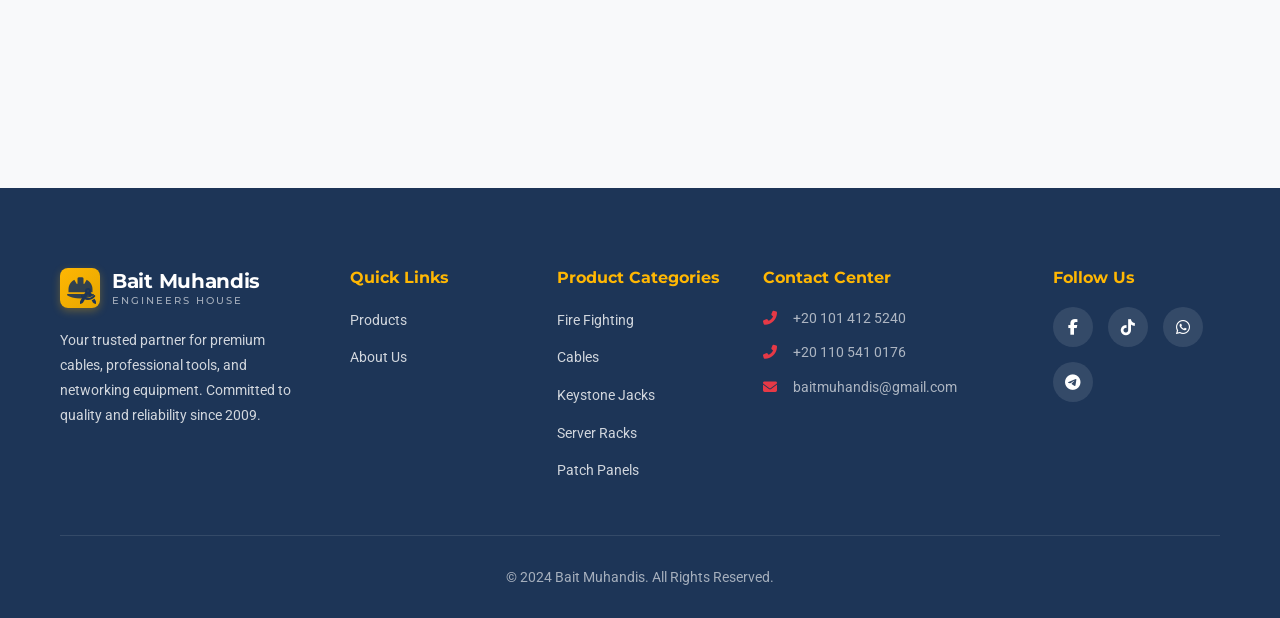
==== commit 6494d623: "Integrated Fire Alarm Cables, added Optional Accessories section, updated social media links, and up" ====
--- a/about.html
+++ b/about.html
@@ -1,4 +1,4 @@
-﻿<!DOCTYPE html>
+<!DOCTYPE html>
 <html lang="en">
 <head>
     <meta charset="UTF-8">
@@ -164,10 +164,10 @@
                     <h4 data-en="Follow Us" data-ar="تابعنا">Follow Us</h4>
                     
                     <div class="social-icons">
-                        <a href="https://facebook.com" aria-label="Facebook"><i class="fab fa-facebook-f"></i></a>
-                        <a href="https://tiktok.com" aria-label="TikTok"><i class="fab fa-tiktok"></i></a>
+                        <a href="https://www.facebook.com/share/18L5GLDeh3/" aria-label="Facebook"><i class="fab fa-facebook-f"></i></a>
+                        <a href="https://www.tiktok.com/@baitul.muhandis?_r=1&_t=ZS-95tZrmoOvTB" aria-label="TikTok"><i class="fab fa-tiktok"></i></a>
                         <a href="https://wa.me/201014125240" aria-label="WhatsApp"><i class="fab fa-whatsapp"></i></a>
-                        <a href="https://t.me/BaitMuhandis" aria-label="Telegram"><i class="fab fa-telegram-plane"></i></a>
+                        <a href="https://t.me/+epyzkK5kfogwMTU0" aria-label="Telegram"><i class="fab fa-telegram-plane"></i></a>
                     </div>
                 </div>
             </div>
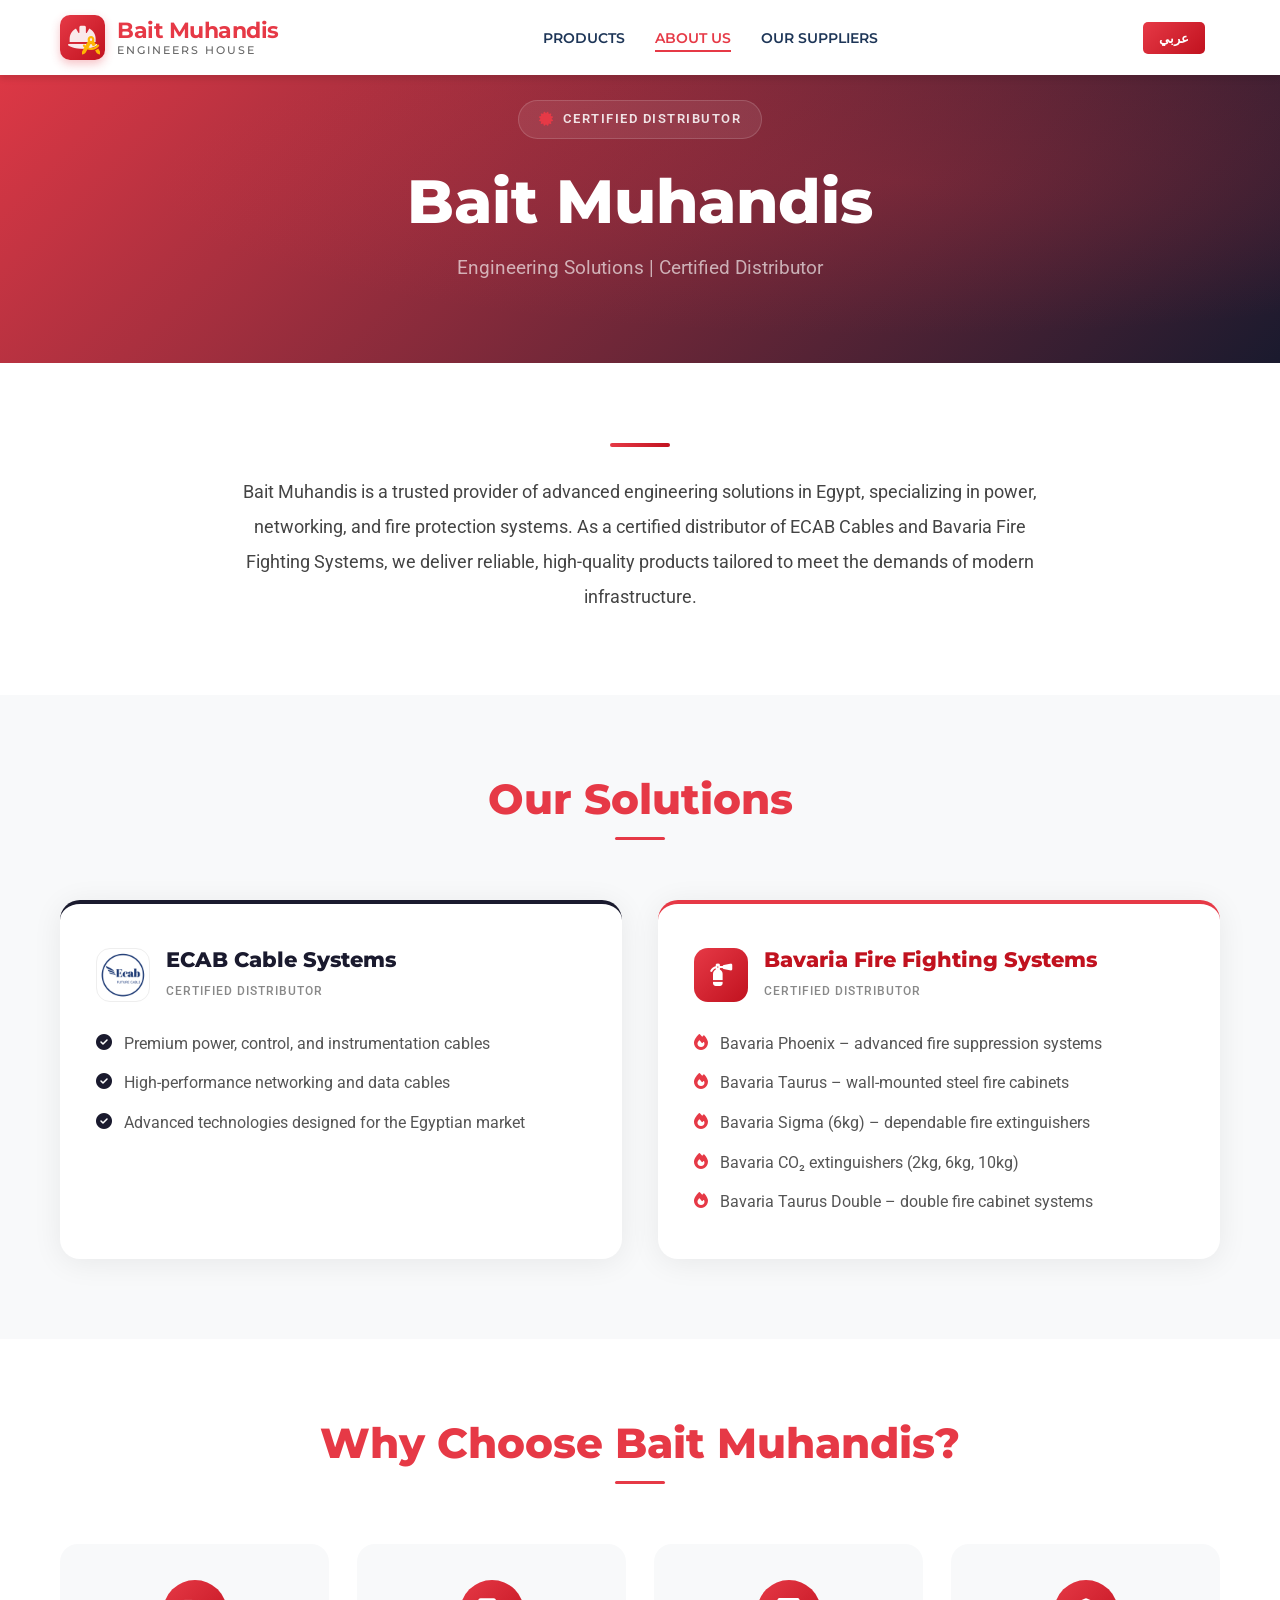
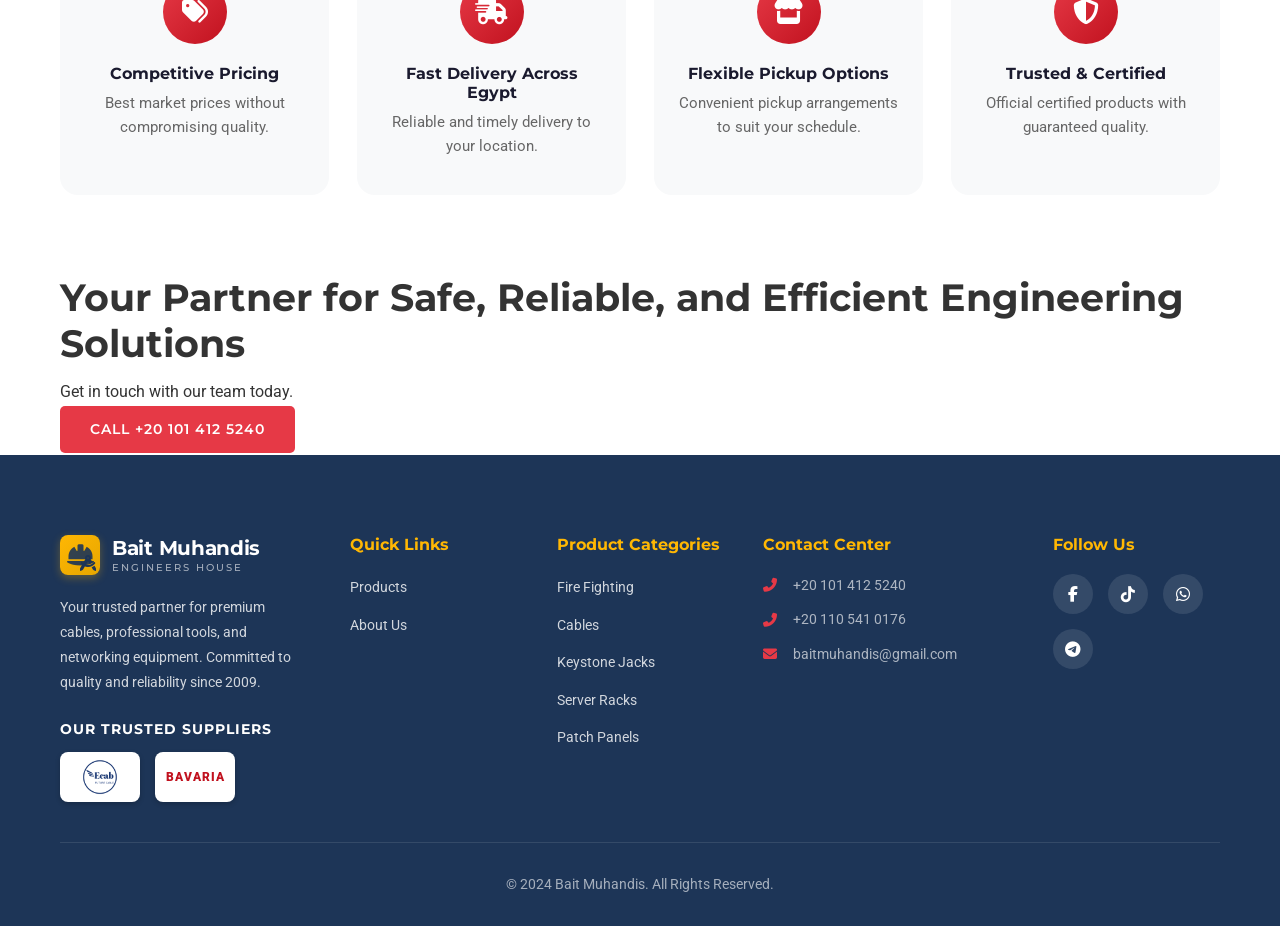
==== commit e3a5db47: "Redesign About Us page, update footer with suppliers section, and refine fire fighting product optio" ====
--- a/about.html
+++ b/about.html
@@ -37,6 +37,7 @@
                 <ul class="nav-list">
                     <li><a href="index.html" class="nav-link" data-en="Products" data-ar="المنتجات">Products</a></li>
                     <li><a href="about.html" class="nav-link active" data-en="About Us" data-ar="من نحن">About Us</a></li>
+                    <li><a href="#footer-suppliers" class="nav-link" data-en="Our Suppliers" data-ar="موردونا">Our Suppliers</a></li>
                 </ul>
             </nav>
             <button class="lang-btn" id="langBtn" aria-label="Switch Language">
@@ -48,69 +49,153 @@
         </div>
     </header>
 
-    <!-- Page Title -->
-    <section class="about-hero">
-        <div class="container">
-            <h1 data-en="About Us" data-ar="من نحن">About Us</h1>
-            <p data-en="Your Trusted Partner Since 2009" data-ar="شريكك الموثوق منذ 2009">Your Trusted Partner Since 2009</p>
-        </div>
-    </section>
-
-    <!-- About Section -->
-    <section class="about-section">
-        <div class="container">
-            <div class="about-flex-grid">
-                <div class="about-content-text scroll-animate">
-                    <h2 data-en="Engineers House" data-ar="بيت المهندسين">Engineers House</h2>
-                    <p data-en="Since our inception in 2009, Bait Muhandis has stood as a beacon of quality and reliability in the engineering and networking sector. We believe in providing robust solutions, ranging from high-performance cables and professional tools to advanced networking equipment and fire safety solutions." data-ar="منذ تأسيسنا في عام 2009، تقف بيت المهندسين كمنارة للجودة والموثوقية في قطاع الهندسة والشبكات. نؤمن بتوفير حلول قوية، تتراوح من الكابلات عالية الأداء والأدوات المهنية إلى معدات الشبكات المتقدمة وحلول السلامة من الحرائق.">Since our inception in 2009, Bait Muhandis has stood as a beacon of quality and reliability in the engineering and networking sector. We believe in providing robust solutions, ranging from high-performance cables and professional tools to advanced networking equipment and fire safety solutions.</p>
-                    <p data-en="Our mission is to empower operations and infrastructures with best-in-class components, ensuring seamless connectivity and uncompromised safety across all industries we serve." data-ar="مهمتنا هي تمكين العمليات والبنى التحتية بمكونات هي الأفضل في فئتها، مما يضمن اتصالا لا تشوبه شائبة وأمانا لا هوادة فيه في جميع الصناعات التي نخدمها.">Our mission is to empower operations and infrastructures with best-in-class components, ensuring seamless connectivity and uncompromised safety across all industries we serve.</p>
-                </div>
-                <div class="about-hero-image scroll-animate">
-                    <i class="fas fa-building"></i>
-                </div>
-            </div>
-            
-            <div class="stats-container-grid">
-                <div class="stat-card scroll-animate">
-                    <i class="fas fa-calendar-check"></i>
-                    <h3 class="stat-number" data-target="15">0</h3>
-                    <p data-en="Years of Experience" data-ar="سنوات من الخبرة">Years of Experience</p>
-                </div>
-                <div class="stat-card scroll-animate">
-                    <i class="fas fa-box-open"></i>
-                    <h3 class="stat-number" data-target="1000">0</h3>
-                    <p data-en="Products" data-ar="المنتجات">Products</p>
-                </div>
-                <div class="stat-card scroll-animate">
-                    <i class="fas fa-users"></i>
-                    <h3 class="stat-number" data-target="5000">0</h3>
-                    <p data-en="Happy Clients" data-ar="عملاء سعداء">Happy Clients</p>
-                </div>
-            </div>
-        </div>
-    </section>
-
-    
-    <!-- Contact Center Section -->
-    <section class="contact-center-section" style="padding: 80px 0; background: var(--bg-light);">
-        <div class="container">
-            <div class="section-title" style="text-align: center; margin-bottom: 50px;">
-                <i class="fas fa-headset" style="font-size: 48px; color: var(--primary-color); margin-bottom: 20px;"></i>
-                <h2 data-en="Contact Center" data-ar="مركز الاتصال">Contact Center</h2>
-                <p data-en="Reach out to our experts for technical support and inquiries." data-ar="تواصل مع خبرائنا للدعم الفني والاستفسارات.">Reach out to our experts for technical support and inquiries.</p>
-            </div>
-            <div class="contact-cards" style="display: grid; grid-template-columns: repeat(auto-fit, minmax(280px, 1fr)); gap: 30px;">
-                <div class="contact-card scroll-animate" style="background: white; padding: 40px; border-radius: 20px; text-align: center; box-shadow: var(--shadow);">
-                    <i class="fas fa-phone-alt" style="font-size: 32px; color: var(--secondary-color); margin-bottom: 20px;"></i>
-                    <h3 data-en="Phone Support" data-ar="الدعم الهاتفي">Phone Support</h3>
-                    <p style="font-size: 18px; font-weight: 600; color: var(--primary-color);">+20 101 412 5240</p>
-                    <p style="font-size: 18px; font-weight: 600; color: var(--primary-color);">+20 110 541 0176</p>
-                </div>
-                <div class="contact-card scroll-animate" style="background: white; padding: 40px; border-radius: 20px; text-align: center; box-shadow: var(--shadow);">
-                    <i class="fab fa-whatsapp" style="font-size: 32px; color: #25D366; margin-bottom: 20px;"></i>
-                    <h3 data-en="WhatsApp" data-ar="واتساب">WhatsApp</h3>
-                    <p data-en="Chat with us for quick responses" data-ar="دردش معنا للردود السريعة">Chat with us for quick responses</p>
-                    <a href="https://wa.me/201014125240" class="btn" style="margin-top: 15px; display: inline-block;" data-en="Message Now" data-ar="أرسل رسالة الآن">Message Now</a>
+    <!-- About Hero -->
+    <section class="about-hero" style="background: linear-gradient(135deg, var(--primary-color) 0%, #1a1a2e 100%); padding: 100px 0 80px; text-align: center; position: relative; overflow: hidden;">
+        <div style="position:absolute;inset:0;background:radial-gradient(ellipse at 70% 50%, rgba(230,57,70,0.18) 0%, transparent 60%);pointer-events:none;"></div>
+        <div class="container" style="position:relative;z-index:1;">
+            <div style="display:inline-flex;align-items:center;gap:10px;background:rgba(255,255,255,0.08);border:1px solid rgba(255,255,255,0.15);border-radius:50px;padding:8px 20px;margin-bottom:28px;">
+                <i class="fas fa-certificate" style="color:#e63946;font-size:14px;"></i>
+                <span style="color:rgba(255,255,255,0.85);font-size:13px;font-weight:600;letter-spacing:1.5px;text-transform:uppercase;" data-en="Certified Distributor" data-ar="موزع معتمد">Certified Distributor</span>
+            </div>
+            <h1 style="color:#fff;font-size:clamp(2.2rem,5vw,3.8rem);font-weight:800;margin-bottom:16px;line-height:1.15;" data-en="Bait Muhandis" data-ar="بيت المهندس">Bait Muhandis</h1>
+            <p style="color:rgba(255,255,255,0.7);font-size:1.2rem;font-weight:400;margin-bottom:0;" data-en="Engineering Solutions | Certified Distributor" data-ar="حلول هندسية | موزع معتمد">Engineering Solutions | Certified Distributor</p>
+        </div>
+    </section>
+
+    <!-- Company Overview -->
+    <section style="padding: 80px 0; background: #fff;">
+        <div class="container">
+            <div style="max-width:820px;margin:0 auto;text-align:center;">
+                <div style="width:60px;height:4px;background:linear-gradient(90deg,#e63946,#c1121f);border-radius:2px;margin:0 auto 28px;"></div>
+                <p style="font-size:1.15rem;line-height:1.9;color:#444;" data-en="Bait Muhandis is a trusted provider of advanced engineering solutions in Egypt, specializing in power, networking, and fire protection systems. As a certified distributor of ECAB Cables and Bavaria Fire Fighting Systems, we deliver reliable, high-quality products tailored to meet the demands of modern infrastructure." data-ar="بيت المهندس هو مزود موثوق لحلول هندسية متقدمة في مصر، متخصص في أنظمة الطاقة والشبكات والحماية من الحريق. بوصفنا موزعًا معتمدًا لكابلات ECAB وأنظمة مكافحة الحريق Bavaria، نقدم منتجات موثوقة عالية الجودة مصممة لتلبية متطلبات البنية التحتية الحديثة.">Bait Muhandis is a trusted provider of advanced engineering solutions in Egypt, specializing in power, networking, and fire protection systems. As a certified distributor of ECAB Cables and Bavaria Fire Fighting Systems, we deliver reliable, high-quality products tailored to meet the demands of modern infrastructure.</p>
+            </div>
+        </div>
+    </section>
+
+    <!-- Our Solutions -->
+    <section style="padding: 80px 0; background: #f8f9fa;">
+        <div class="container">
+            <div style="text-align:center;margin-bottom:60px;">
+                <h2 style="font-size:clamp(1.8rem,4vw,2.6rem);font-weight:800;color:var(--primary-color);margin-bottom:12px;" data-en="Our Solutions" data-ar="حلولنا">Our Solutions</h2>
+                <div style="width:50px;height:3px;background:#e63946;border-radius:2px;margin:0 auto;"></div>
+            </div>
+            <div style="display:grid;grid-template-columns:repeat(auto-fit,minmax(320px,1fr));gap:36px;">
+
+                <!-- ECAB Card -->
+                <div class="scroll-animate" style="background:#fff;border-radius:20px;padding:44px 36px;box-shadow:0 4px 30px rgba(0,0,0,0.07);border-top:4px solid #1a1a2e;transition:transform .3s;" onmouseover="this.style.transform='translateY(-6px)'" onmouseout="this.style.transform='translateY(0)'">
+                    <div style="display:flex;align-items:center;gap:16px;margin-bottom:28px;">
+                        <div style="width:54px;height:54px;border-radius:14px;background:#fff;border:1px solid #eee;display:flex;align-items:center;justify-content:center;flex-shrink:0;overflow:hidden;padding:2px;">
+                            <img src="images/ecab-logo.png" alt="ECAB Logo" style="width:100%;height:100%;object-fit:contain;">
+                        </div>
+                        <div>
+                            <h3 style="font-size:1.3rem;font-weight:800;color:#1a1a2e;margin:0 0 4px;" data-en="ECAB Cable Systems" data-ar="أنظمة كابلات ECAB">ECAB Cable Systems</h3>
+                            <span style="font-size:12px;color:#888;font-weight:500;letter-spacing:1px;text-transform:uppercase;">Certified Distributor</span>
+                        </div>
+                    </div>
+                    <ul style="list-style:none;padding:0;margin:0;display:flex;flex-direction:column;gap:14px;">
+                        <li style="display:flex;align-items:flex-start;gap:12px;">
+                            <i class="fas fa-check-circle" style="color:#1a1a2e;margin-top:3px;flex-shrink:0;"></i>
+                            <span style="color:#555;" data-en="Premium power, control, and instrumentation cables" data-ar="كابلات طاقة وتحكم وقياس ممتازة">Premium power, control, and instrumentation cables</span>
+                        </li>
+                        <li style="display:flex;align-items:flex-start;gap:12px;">
+                            <i class="fas fa-check-circle" style="color:#1a1a2e;margin-top:3px;flex-shrink:0;"></i>
+                            <span style="color:#555;" data-en="High-performance networking and data cables" data-ar="كابلات شبكات وبيانات عالية الأداء">High-performance networking and data cables</span>
+                        </li>
+                        <li style="display:flex;align-items:flex-start;gap:12px;">
+                            <i class="fas fa-check-circle" style="color:#1a1a2e;margin-top:3px;flex-shrink:0;"></i>
+                            <span style="color:#555;" data-en="Advanced technologies designed for the Egyptian market" data-ar="تقنيات متقدمة مصممة للسوق المصري">Advanced technologies designed for the Egyptian market</span>
+                        </li>
+                    </ul>
+                </div>
+
+                <!-- Bavaria Card -->
+                <div class="scroll-animate" style="background:#fff;border-radius:20px;padding:44px 36px;box-shadow:0 4px 30px rgba(0,0,0,0.07);border-top:4px solid #e63946;transition:transform .3s;" onmouseover="this.style.transform='translateY(-6px)'" onmouseout="this.style.transform='translateY(0)'">
+                    <div style="display:flex;align-items:center;gap:16px;margin-bottom:28px;">
+                        <div style="width:54px;height:54px;border-radius:14px;background:linear-gradient(135deg,#e63946,#c1121f);display:flex;align-items:center;justify-content:center;flex-shrink:0;">
+                            <i class="fas fa-fire-extinguisher" style="color:#fff;font-size:22px;"></i>
+                        </div>
+                        <div>
+                            <h3 style="font-size:1.3rem;font-weight:800;color:#c1121f;margin:0 0 4px;" data-en="Bavaria Fire Fighting Systems" data-ar="أنظمة مكافحة الحريق Bavaria">Bavaria Fire Fighting Systems</h3>
+                            <span style="font-size:12px;color:#888;font-weight:500;letter-spacing:1px;text-transform:uppercase;">Certified Distributor</span>
+                        </div>
+                    </div>
+                    <ul style="list-style:none;padding:0;margin:0;display:flex;flex-direction:column;gap:14px;">
+                        <li style="display:flex;align-items:flex-start;gap:12px;">
+                            <i class="fas fa-fire" style="color:#e63946;margin-top:3px;flex-shrink:0;"></i>
+                            <span style="color:#555;" data-en="Bavaria Phoenix – advanced fire suppression systems" data-ar="Bavaria Phoenix – أنظمة إخماد الحرائق المتقدمة">Bavaria Phoenix – advanced fire suppression systems</span>
+                        </li>
+                        <li style="display:flex;align-items:flex-start;gap:12px;">
+                            <i class="fas fa-fire" style="color:#e63946;margin-top:3px;flex-shrink:0;"></i>
+                            <span style="color:#555;" data-en="Bavaria Taurus – wall-mounted steel fire cabinets" data-ar="Bavaria Taurus – خزائن حريق فولاذية جدارية">Bavaria Taurus – wall-mounted steel fire cabinets</span>
+                        </li>
+                        <li style="display:flex;align-items:flex-start;gap:12px;">
+                            <i class="fas fa-fire" style="color:#e63946;margin-top:3px;flex-shrink:0;"></i>
+                            <span style="color:#555;" data-en="Bavaria Sigma (6kg) – dependable fire extinguishers" data-ar="Bavaria Sigma (6 كجم) – طفايات حريق موثوقة">Bavaria Sigma (6kg) – dependable fire extinguishers</span>
+                        </li>
+                        <li style="display:flex;align-items:flex-start;gap:12px;">
+                            <i class="fas fa-fire" style="color:#e63946;margin-top:3px;flex-shrink:0;"></i>
+                            <span style="color:#555;" data-en="Bavaria CO₂ extinguishers (2kg, 6kg, 10kg)" data-ar="طفايات Bavaria CO₂ (2 كجم، 6 كجم، 10 كجم)">Bavaria CO₂ extinguishers (2kg, 6kg, 10kg)</span>
+                        </li>
+                        <li style="display:flex;align-items:flex-start;gap:12px;">
+                            <i class="fas fa-fire" style="color:#e63946;margin-top:3px;flex-shrink:0;"></i>
+                            <span style="color:#555;" data-en="Bavaria Taurus Double – double fire cabinet systems" data-ar="Bavaria Taurus Double – أنظمة خزائن الحريق المزدوجة">Bavaria Taurus Double – double fire cabinet systems</span>
+                        </li>
+                    </ul>
+                </div>
+
+            </div>
+        </div>
+    </section>
+
+    <!-- Why Choose Us -->
+    <section style="padding:80px 0;background:#fff;">
+        <div class="container">
+            <div style="text-align:center;margin-bottom:60px;">
+                <h2 style="font-size:clamp(1.8rem,4vw,2.6rem);font-weight:800;color:var(--primary-color);margin-bottom:12px;" data-en="Why Choose Bait Muhandis?" data-ar="لماذا تختار بيت المهندس؟">Why Choose Bait Muhandis?</h2>
+                <div style="width:50px;height:3px;background:#e63946;border-radius:2px;margin:0 auto;"></div>
+            </div>
+            <div style="display:grid;grid-template-columns:repeat(auto-fit,minmax(220px,1fr));gap:28px;">
+                <div class="scroll-animate" style="text-align:center;padding:36px 24px;background:#f8f9fa;border-radius:18px;transition:transform .3s,box-shadow .3s;" onmouseover="this.style.transform='translateY(-5px)';this.style.boxShadow='0 8px 30px rgba(0,0,0,0.1)'" onmouseout="this.style.transform='translateY(0)';this.style.boxShadow='none'">
+                    <div style="width:64px;height:64px;border-radius:50%;background:linear-gradient(135deg,#e63946,#c1121f);display:flex;align-items:center;justify-content:center;margin:0 auto 20px;">
+                        <i class="fas fa-tags" style="color:#fff;font-size:26px;"></i>
+                    </div>
+                    <h4 style="font-weight:700;color:#1a1a2e;margin-bottom:8px;" data-en="Competitive Pricing" data-ar="أسعار تنافسية">Competitive Pricing</h4>
+                    <p style="color:#666;font-size:.95rem;" data-en="Best market prices without compromising quality." data-ar="أفضل أسعار السوق دون المساس بالجودة.">Best market prices without compromising quality.</p>
+                </div>
+                <div class="scroll-animate" style="text-align:center;padding:36px 24px;background:#f8f9fa;border-radius:18px;transition:transform .3s,box-shadow .3s;" onmouseover="this.style.transform='translateY(-5px)';this.style.boxShadow='0 8px 30px rgba(0,0,0,0.1)'" onmouseout="this.style.transform='translateY(0)';this.style.boxShadow='none'">
+                    <div style="width:64px;height:64px;border-radius:50%;background:linear-gradient(135deg,#e63946,#c1121f);display:flex;align-items:center;justify-content:center;margin:0 auto 20px;">
+                        <i class="fas fa-truck-fast" style="color:#fff;font-size:26px;"></i>
+                    </div>
+                    <h4 style="font-weight:700;color:#1a1a2e;margin-bottom:8px;" data-en="Fast Delivery Across Egypt" data-ar="توصيل سريع في جميع أنحاء مصر">Fast Delivery Across Egypt</h4>
+                    <p style="color:#666;font-size:.95rem;" data-en="Reliable and timely delivery to your location." data-ar="توصيل موثوق وفي الوقت المناسب إلى موقعك.">Reliable and timely delivery to your location.</p>
+                </div>
+                <div class="scroll-animate" style="text-align:center;padding:36px 24px;background:#f8f9fa;border-radius:18px;transition:transform .3s,box-shadow .3s;" onmouseover="this.style.transform='translateY(-5px)';this.style.boxShadow='0 8px 30px rgba(0,0,0,0.1)'" onmouseout="this.style.transform='translateY(0)';this.style.boxShadow='none'">
+                    <div style="width:64px;height:64px;border-radius:50%;background:linear-gradient(135deg,#e63946,#c1121f);display:flex;align-items:center;justify-content:center;margin:0 auto 20px;">
+                        <i class="fas fa-store" style="color:#fff;font-size:26px;"></i>
+                    </div>
+                    <h4 style="font-weight:700;color:#1a1a2e;margin-bottom:8px;" data-en="Flexible Pickup Options" data-ar="خيارات استلام مرنة">Flexible Pickup Options</h4>
+                    <p style="color:#666;font-size:.95rem;" data-en="Convenient pickup arrangements to suit your schedule." data-ar="ترتيبات استلام مريحة تناسب جدولك الزمني.">Convenient pickup arrangements to suit your schedule.</p>
+                </div>
+                <div class="scroll-animate" style="text-align:center;padding:36px 24px;background:#f8f9fa;border-radius:18px;transition:transform .3s,box-shadow .3s;" onmouseover="this.style.transform='translateY(-5px)';this.style.boxShadow='0 8px 30px rgba(0,0,0,0.1)'" onmouseout="this.style.transform='translateY(0)';this.style.boxShadow='none'">
+                    <div style="width:64px;height:64px;border-radius:50%;background:linear-gradient(135deg,#e63946,#c1121f);display:flex;align-items:center;justify-content:center;margin:0 auto 20px;">
+                        <i class="fas fa-shield-halved" style="color:#fff;font-size:26px;"></i>
+                    </div>
+                    <h4 style="font-weight:700;color:#1a1a2e;margin-bottom:8px;" data-en="Trusted & Certified" data-ar="موثوق ومعتمد">Trusted & Certified</h4>
+                    <p style="color:#666;font-size:.95rem;" data-en="Official certified products with guaranteed quality." data-ar="منتجات معتمدة رسميًا بجودة مضمونة.">Official certified products with guaranteed quality.</p>
+                </div>
+            </div>
+        </div>
+    </section>
+
+    <!-- CTA Section -->
+    <section class="cta-section">
+        <div class="container">
+            <div class="cta-content">
+                <h2 style="font-size:clamp(1.6rem,3.5vw,2.4rem);margin-bottom:12px;" data-en="Your Partner for Safe, Reliable, and Efficient Engineering Solutions" data-ar="شريكك لحلول هندسية آمنة وموثوقة وفعّالة">Your Partner for Safe, Reliable, and Efficient Engineering Solutions</h2>
+                <p data-en="Get in touch with our team today." data-ar="تواصل مع فريقنا اليوم.">Get in touch with our team today.</p>
+                <div class="cta-buttons">
+                    <a href="tel:+201014125240" class="btn btn-primary" data-en="Call +20 101 412 5240" data-ar="اتصل +20 101 412 5240">Call +20 101 412 5240</a>
+                    <a href="https://wa.me/201014125240" class="btn btn-secondary" target="_blank" data-en="WhatsApp Us" data-ar="راسلنا على واتساب"><i class="fab fa-whatsapp"></i> WhatsApp Us</a>
                 </div>
             </div>
         </div>
@@ -132,6 +217,18 @@
                         </div>
                     </div>
                     <p data-en="Your trusted partner for premium cables, professional tools, and networking equipment. Committed to quality and reliability since 2009." data-ar="شريكك الموثوق للكابلات الممتازة والأدوات الاحترافية ومعدات الشبكات. ملتزمون بالجودة والموثوقية منذ 2009.">Your trusted partner for premium cables, professional tools, and networking equipment. Committed to quality and reliability since 2009.</p>
+                
+                    <div id="footer-suppliers" class="footer-suppliers" style="margin-top: 25px;">
+                        <h4 data-en="Our Trusted Suppliers" data-ar="موردينا المعتمدين" style="font-size: 14px; margin-bottom: 15px; color: #fff; text-transform: uppercase; letter-spacing: 1px;">Our Trusted Suppliers</h4>
+                        <div class="supplier-logos" style="display: flex; gap: 15px; align-items: center;">
+                            <div class="supplier-logo" style="background: #fff; padding: 6px; border-radius: 8px; width: 80px; height: 50px; display: flex; align-items: center; justify-content: center; box-shadow: 0 2px 5px rgba(0,0,0,0.2);" title="ECAB Cables">
+                                <img src="images/ecab-logo.png" alt="ECAB Logo" style="max-width: 100%; max-height: 100%; object-fit: contain;">
+                            </div>
+                            <div class="supplier-logo" style="background: #fff; padding: 6px; border-radius: 8px; width: 80px; height: 50px; display: flex; align-items: center; justify-content: center; box-shadow: 0 2px 5px rgba(0,0,0,0.2); font-size: 12px; font-weight: 900; color: #c1121f; text-align: center; letter-spacing: 1px;" title="Bavaria Fire Fighting">
+                                BAVARIA
+                            </div>
+                        </div>
+                    </div>
                 </div>
                 <div class="footer-links">
                     <h4 data-en="Quick Links" data-ar="روابط سريعة">Quick Links</h4>
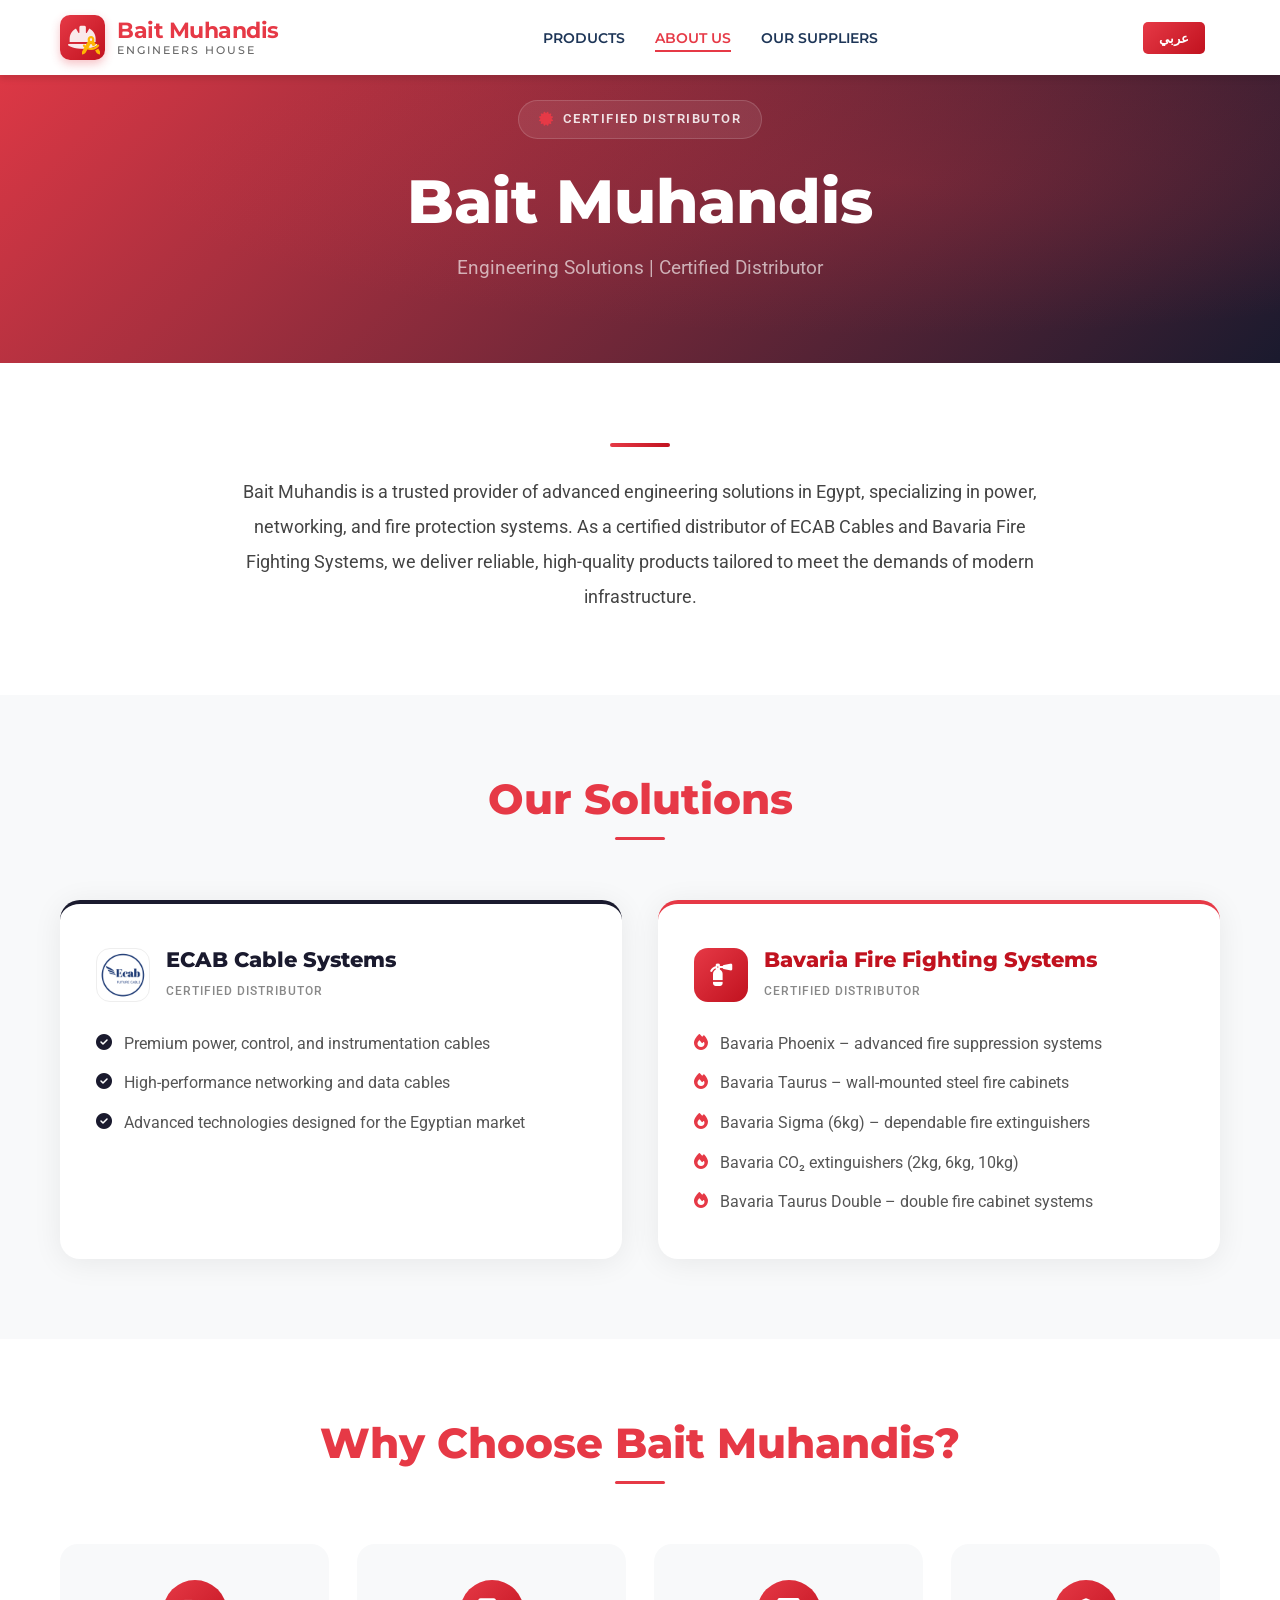
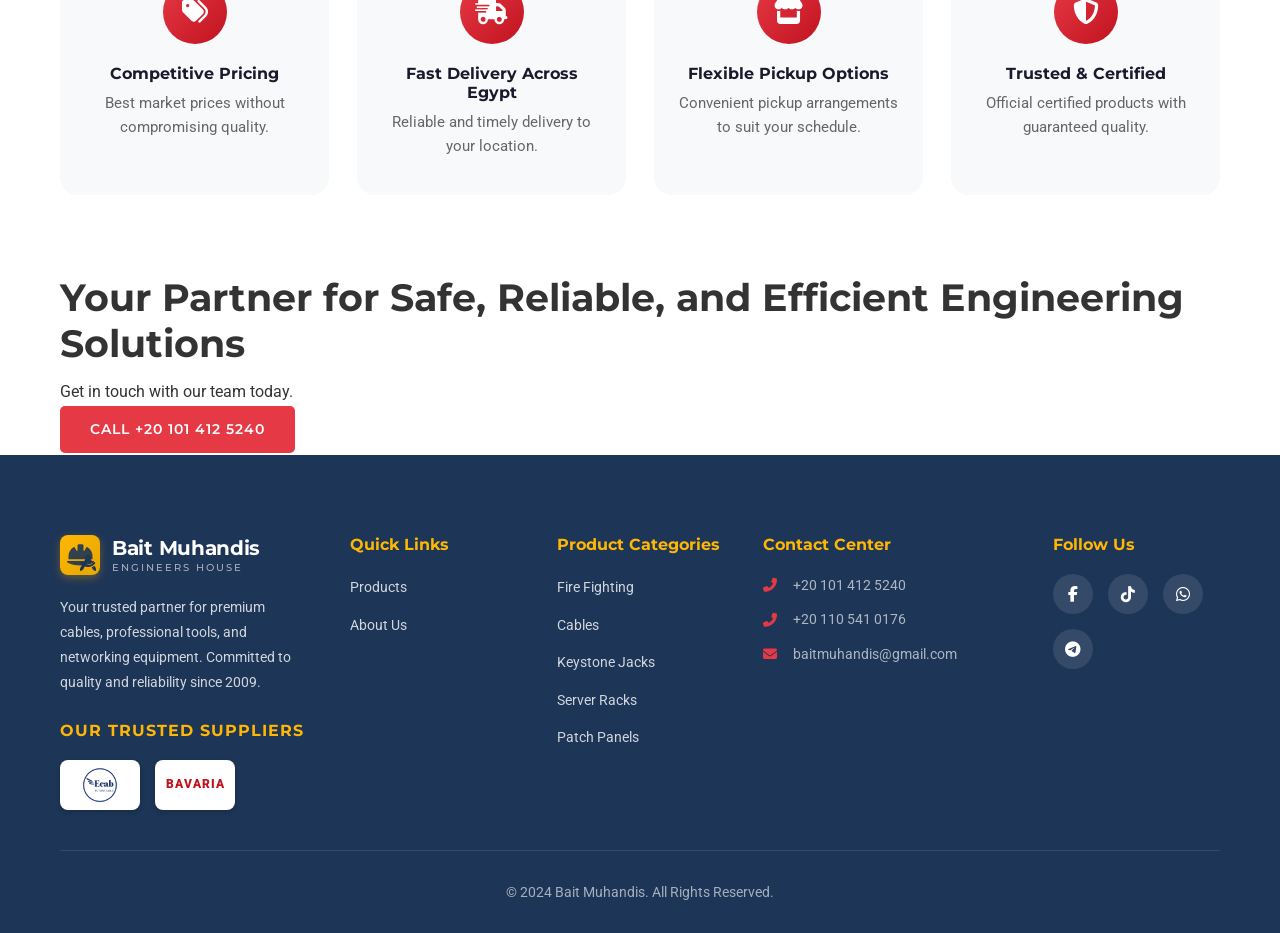
==== commit 1631e5f9: "Enhance footer responsiveness and clean up HTML structure" ====
--- a/about.html
+++ b/about.html
@@ -218,13 +218,13 @@
                     </div>
                     <p data-en="Your trusted partner for premium cables, professional tools, and networking equipment. Committed to quality and reliability since 2009." data-ar="شريكك الموثوق للكابلات الممتازة والأدوات الاحترافية ومعدات الشبكات. ملتزمون بالجودة والموثوقية منذ 2009.">Your trusted partner for premium cables, professional tools, and networking equipment. Committed to quality and reliability since 2009.</p>
                 
-                    <div id="footer-suppliers" class="footer-suppliers" style="margin-top: 25px;">
-                        <h4 data-en="Our Trusted Suppliers" data-ar="موردينا المعتمدين" style="font-size: 14px; margin-bottom: 15px; color: #fff; text-transform: uppercase; letter-spacing: 1px;">Our Trusted Suppliers</h4>
-                        <div class="supplier-logos" style="display: flex; gap: 15px; align-items: center;">
-                            <div class="supplier-logo" style="background: #fff; padding: 6px; border-radius: 8px; width: 80px; height: 50px; display: flex; align-items: center; justify-content: center; box-shadow: 0 2px 5px rgba(0,0,0,0.2);" title="ECAB Cables">
-                                <img src="images/ecab-logo.png" alt="ECAB Logo" style="max-width: 100%; max-height: 100%; object-fit: contain;">
+                    <div id="footer-suppliers" class="footer-suppliers">
+                        <h4 data-en="Our Trusted Suppliers" data-ar="موردينا المعتمدين">Our Trusted Suppliers</h4>
+                        <div class="supplier-logos">
+                            <div class="supplier-logo" title="ECAB Cables">
+                                <img src="images/ecab-logo.png" alt="ECAB Logo">
                             </div>
-                            <div class="supplier-logo" style="background: #fff; padding: 6px; border-radius: 8px; width: 80px; height: 50px; display: flex; align-items: center; justify-content: center; box-shadow: 0 2px 5px rgba(0,0,0,0.2); font-size: 12px; font-weight: 900; color: #c1121f; text-align: center; letter-spacing: 1px;" title="Bavaria Fire Fighting">
+                            <div class="supplier-logo placeholder" title="Bavaria Fire Fighting">
                                 BAVARIA
                             </div>
                         </div>
--- a/css/style.css
+++ b/css/style.css
@@ -1,4 +1,4 @@
-﻿/* ========================================
+/* ========================================
    FireTech Supplies - Main Stylesheet
    ======================================== */
 
@@ -915,6 +915,53 @@
     font-size: 14px;
     opacity: 0.8;
     line-height: 1.8;
+    margin-bottom: 25px;
+}
+
+.footer-suppliers h4 {
+    font-size: 14px;
+    margin-bottom: 15px;
+    color: var(--bg-white);
+    text-transform: uppercase;
+    letter-spacing: 1px;
+}
+
+.supplier-logos {
+    display: flex;
+    gap: 15px;
+    align-items: center;
+}
+
+.supplier-logo {
+    background: #fff;
+    padding: 6px;
+    border-radius: 8px;
+    width: 80px;
+    height: 50px;
+    display: flex;
+    align-items: center;
+    justify-content: center;
+    box-shadow: 0 2px 5px rgba(0,0,0,0.2);
+    transition: var(--transition);
+}
+
+.supplier-logo:hover {
+    transform: translateY(-3px);
+    box-shadow: 0 4px 10px rgba(0,0,0,0.3);
+}
+
+.supplier-logo img {
+    max-width: 100%;
+    max-height: 100%;
+    object-fit: contain;
+}
+
+.supplier-logo.placeholder {
+    font-size: 12px;
+    font-weight: 900;
+    color: #c1121f;
+    text-align: center;
+    letter-spacing: 1px;
 }
 
 .footer h4 {
@@ -1126,13 +1173,27 @@
     .footer-content {
         grid-template-columns: 1fr;
         text-align: center;
+        gap: 50px;
     }
 
     .footer-logo {
         justify-content: center;
     }
 
+    .supplier-logos {
+        justify-content: center;
+    }
+
     .social-icons {
+        justify-content: center;
+    }
+
+    .footer-links, .footer-products, .footer-contact {
+        border-top: 1px solid rgba(255, 255, 255, 0.08);
+        padding-top: 30px;
+    }
+
+    .contact-list li {
         justify-content: center;
     }
 }
